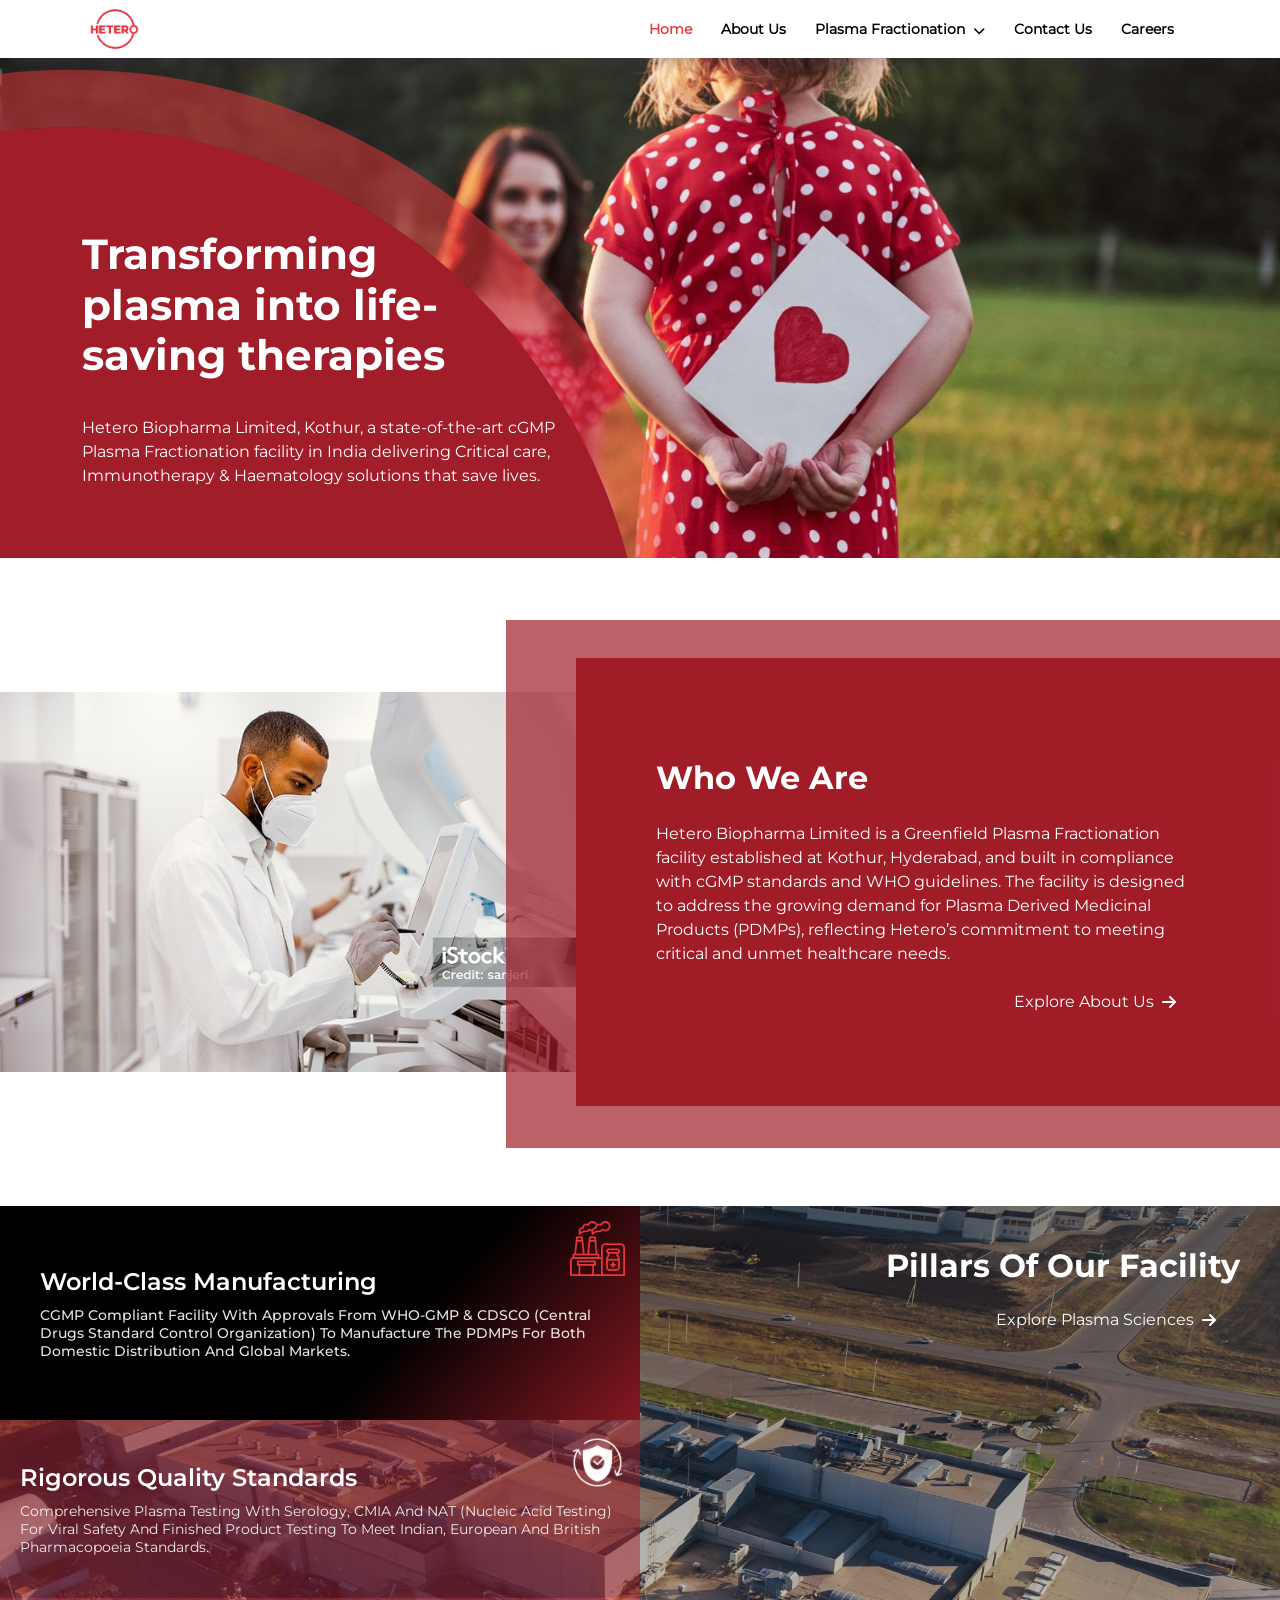
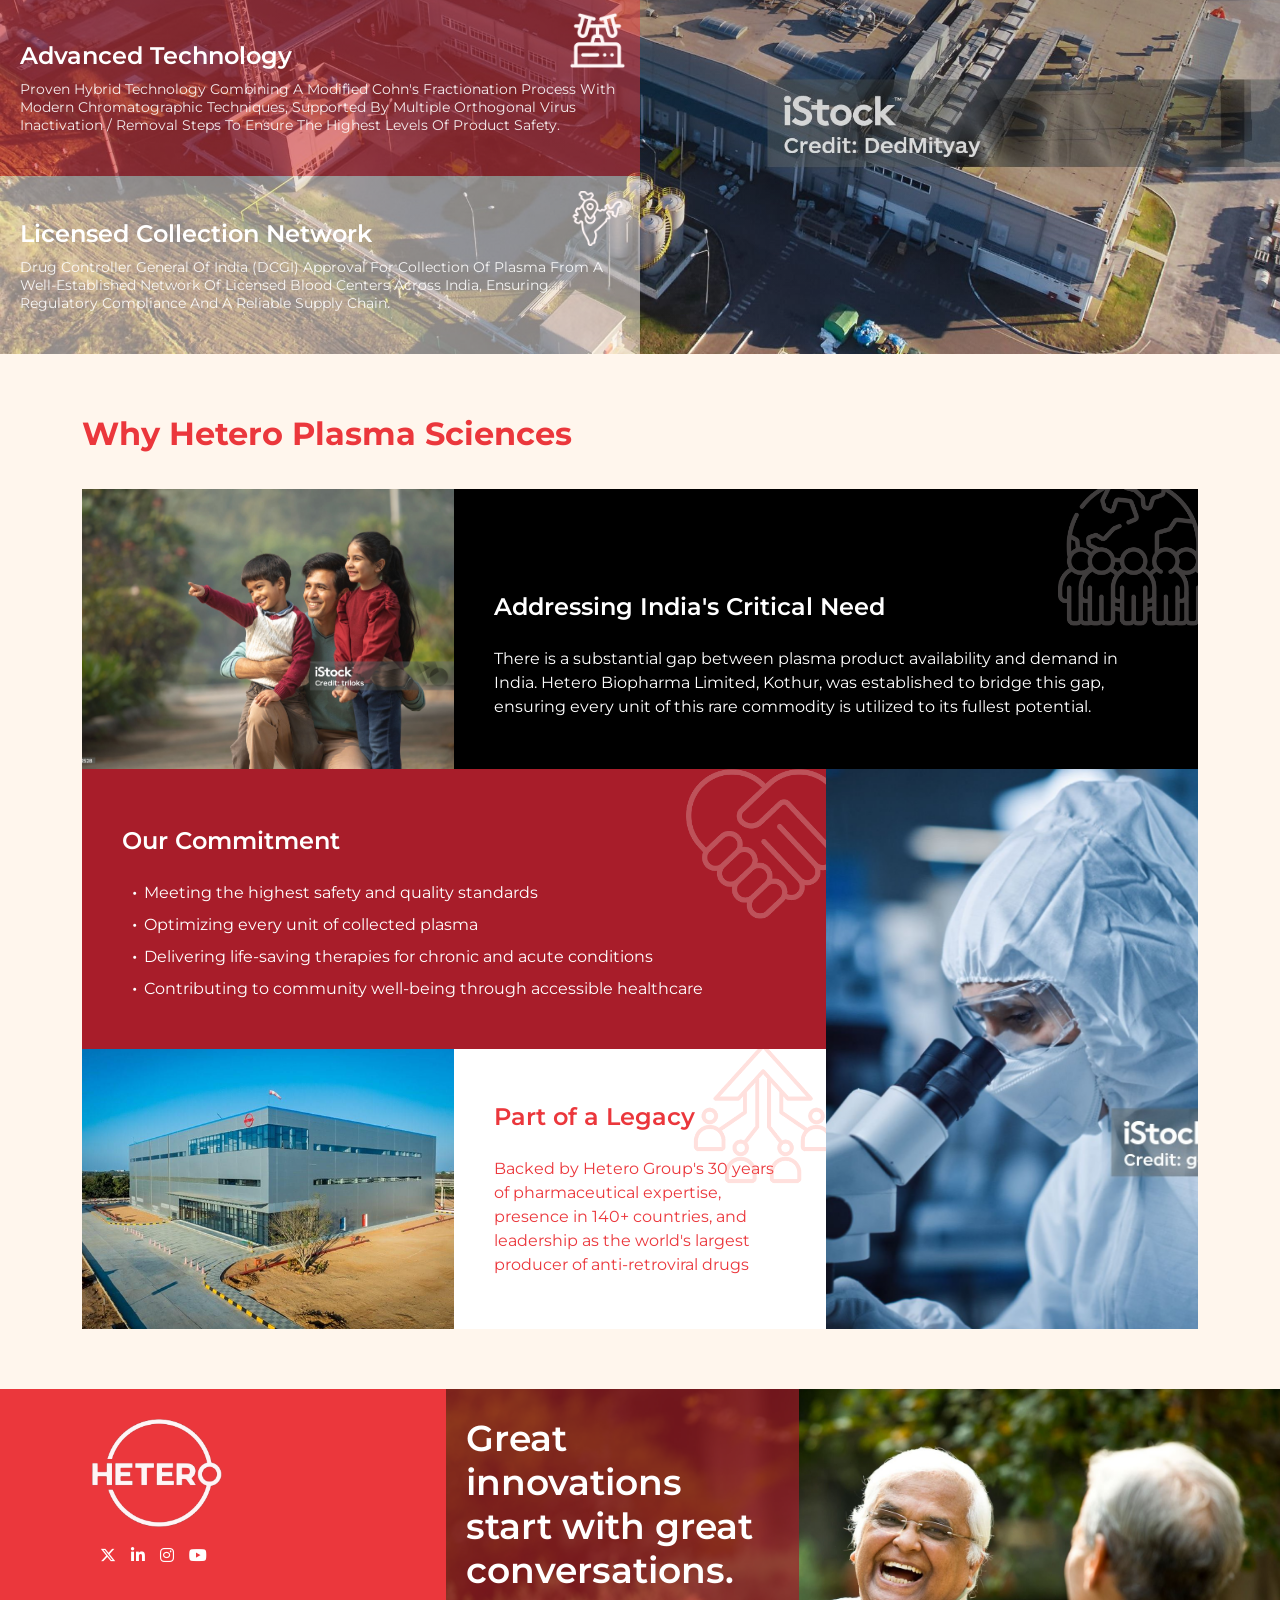
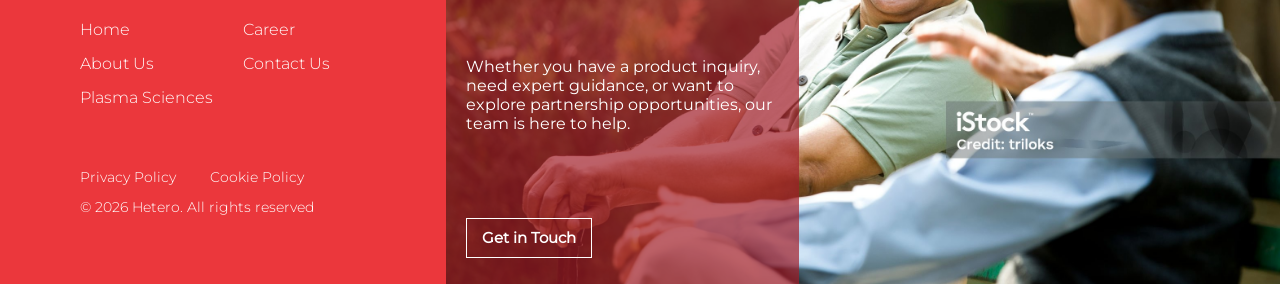
==== index.html @ f72a0099 "pushed all changes" ====
<!doctype html>
<html lang="en">

<head>
    <!-- Required meta tags -->
    <meta charset="utf-8">
    <meta name="viewport" content="width=device-width, initial-scale=1">
    <title>Home | Plasma Hetero
    </title>
    <meta name="description"
        content="Hetero CDMO: 30+ years of pharmaceutical excellence with 38 state-of-the-art facilities serving 145+ countries. Integrated CDMO services from discovery to commercialization with 25,000+ employees worldwide.">
    <meta name="keywords"
        content="CDMO, contract development manufacturing, pharmaceutical services, drug development, API manufacturing, hetero labs, pharmaceutical outsourcing, clinical trials, commercial manufacturing, global pharma">

    <!-- FavIcon -->
    <link rel="Icon" href="images/LOGO.svg">
    <!-- Bootstrap CSS -->
    <link href="https://cdn.jsdelivr.net/npm/bootstrap@5.0.2/dist/css/bootstrap.min.css" rel="stylesheet"
        integrity="sha384-EVSTQN3/azprG1Anm3QDgpJLIm9Nao0Yz1ztcQTwFspd3yD65VohhpuuCOmLASjC" crossorigin="anonymous">
    <!-- Font Awesome CDN -->
    <link href="https://cdnjs.cloudflare.com/ajax/libs/font-awesome/6.5.0/css/all.min.css" rel="stylesheet">



    <!-- Styling -->
    <link rel="stylesheet" href="css/styles.css">
    <link rel="stylesheet" href="css/responsive.css">
    <style>
        .error {
            color: red;
            font-size: 13px;
            text-wrap: nowrap;
        }
    </style>
</head>

<body>
    <div class="main">
        <div class="header" id="header">
            <nav class="navbar navbar-expand-lg custom-navbar">
                <div class="container">
                    <div class="row w-100 align-items-center">

                        <!-- Logo -->
                        <div class="col-sm-2 col-3">
                            <a class="navbar-brand" href="index.html">
                                <img src="images/hetero-logos.png" alt="Hetero Logo" class="logo">
                            </a>
                        </div>
                        <!-- Menu -->
                        <div class="col-9 d-block d-xl-none">
                            <div class="d-flex justify-content-end">
                                <button class="mobile-menu-toggle" id="mobileMenuToggle">
                                    <span></span>
                                    <span></span>
                                    <span></span>
                                </button>
                            </div>
                        </div>
                        <div class="col-sm-10">
                            <div class="menu text-end">
                                <ul>
                                    <li><a href="index.html" class="active">Home</a></li>
                                    <li><a href="about.html">About Us</a></li>
                                    <li>
                                        <a href="#">
                                            Plasma Fractionation
                                            <i class="fas fa-chevron-down"></i>
                                        </a>
                                        <ul class="smlmenu">

                                            <li><a href="plasma.html">Manufacturing Process</a></li>
                                            <li><a href="products.html">Our Products</a></li>
                                        </ul>
                                    </li>
                                    <li><a href="contact.html">Contact Us</a></li>
                                    <li><a href="career.html">Careers</a></li>
                                </ul>
                            </div>
                        </div>

                    </div>
                </div>
            </nav>

        </div>

        <!-- Mobile Side Navigation -->
        <div class="mobile-sidenav" id="mobileSidenav">
            <div class="sidenav-content">
                <div class="sidenav-header">
                    <button class="close-btn" id="closeSidenav">&times;</button>
                </div>

                <ul class="mobile-menu">
                    <li><a href="index.html" class="active">Home</a></li>
                    <li><a href="about.html">About Us</a></li>
                    <li class="mobile-dropdown">
                        <a href="#" class="mobile-dropdown-toggle">Plasma Fractionation <i
                                class="fas fa-chevron-down arrow"></i></a>
                        <div class="mobile-submenu">

                            <a href="plasma.html">Manufacturing Process</a>
                            <a href="products.html">Our Products</a>
                        </div>
                    </li>
                    <li><a href="contact.html">Contact Us</a></li>
                    <li><a href="career.html">Careers</a></li>
                </ul>
            </div>
        </div>

        <!-- Overlay for mobile menu -->
        <div class="mobile-overlay" id="mobileOverlay"></div>


        <!-- Banner -->

        <div class="banner" style="background-image: url(images/innerbanner/banner-home.jpg);">
            <!-- Large Curved Circle Overlay (Left) -->
            <div class="circle-overlay-large">
                <img src="images/bannerbg.svg" alt="">
            </div>

            <div class="container">
                <div class="row">
                    <div class="col-lg-6 col-sm-12 col-12">
                        <div class="bannertext">
                            <h2>Transforming <br> plasma into life- <br>saving therapies</h2>
                            <p>Hetero Biopharma Limited, Kothur, a state-of-the-art cGMP <br> Plasma Fractionation
                                facility in
                                India
                                delivering Critical care,<br> Immunotherapy & Haematology solutions that save lives.</p>
                        </div>
                    </div>
                </div>
            </div>
        </div>

        <section class="main-collection">
            <div class="container-fluid">
                <div class="main-row">
                    <!-- left IMAGE -->
                    <div class="main-right">
                        <img src="images/whoweare.png" alt="Who we are">
                    </div>
                    <!-- right CONTENT -->
                    <div class="main-left">
                        <div class="main-left-content">
                            <h2 class="section-title">Who We Are</h2>

                            <p>
                                Hetero Biopharma Limited is a Greenfield Plasma Fractionation facility established at
                                Kothur,
                                Hyderabad, and built in compliance with cGMP standards and WHO guidelines. The facility
                                is
                                designed to address the growing demand for Plasma Derived Medicinal Products (PDMPs),
                                reflecting Hetero’s commitment to meeting critical and unmet healthcare needs.
                            </p>
                            <div class="about-btn">
                                <a href="about.html" class="explore-btn">Explore About Us <i
                                        class="fa-solid fa-arrow-right"></i></a>
                            </div>
                        </div>
                    </div>
                </div>
            </div>
        </section>

        <div class="pillar-section">
            <!-- Left Side - Cards -->
            <div class="cards-container">
                <div class="pillar-card card-manufacturing" data-bg="manufacturing">
                    <div class="card-icon">
                        <img src="images/factory.svg" alt="" class="icon-default">
                        <img src="images/red-factory.png" alt="" class="icon-hover">
                    </div>
                    <div class="card-content">

                        <div class="card-text">
                            <h3>World-Class Manufacturing</h3>
                            <p style="text-transform: capitalize;">cGMP Compliant Facility with approvals from WHO-GMP &
                                CDSCO (Central Drugs Standard Control Organization) to manufacture the PDMPs for both
                                Domestic Distribution and global markets.
                            </p>
                        </div>
                    </div>
                </div>

                <div class="pillar-card card-quality" data-bg="quality">
                    <div class="card-content">
                        <div class="card-icon">
                            <img src="images/regulatory.svg" alt="">
                        </div>
                        <div class="card-text">
                            <h3>Rigorous Quality Standards</h3>
                            <p style="text-transform: capitalize;">Comprehensive Plasma testing with Serology, CMIA and
                                NAT (Nucleic Acid Testing) for Viral
                                Safety and Finished Product testing to meet Indian, European and British pharmacopoeia
                                standards.</p>
                        </div>
                    </div>
                </div>

                <div class="pillar-card card-technology" data-bg="technology">
                    <div class="card-content">
                        <div class="card-icon">
                            <img src="images/centrifuge.svg" alt="">
                        </div>
                        <div class="card-text">
                            <h3>Advanced Technology</h3>
                            <p style="text-transform: capitalize;">Proven Hybrid Technology Combining A Modified Cohn's
                                Fractionation Process With Modern
                                Chromatographic Techniques, Supported By Multiple Orthogonal Virus Inactivation /
                                Removal
                                Steps To Ensure The Highest Levels Of Product Safety.</p>
                        </div>
                    </div>
                </div>

                <div class="pillar-card card-network" data-bg="network">
                    <div class="card-content">
                        <div class="card-icon">
                            <img src="images/india.svg" alt="" class="icon-default">
                            <img src="images/reed-india.png" alt="" class="icon-hover">
                        </div>
                        <div class="card-text">
                            <h3>Licensed Collection Network</h3>
                            <p style="text-transform: capitalize;">Drug Controller General Of India (DCGI) Approval For
                                Collection Of Plasma From A
                                Well-Established Network Of Licensed Blood Centers Across India, Ensuring Regulatory
                                Compliance And A Reliable Supply Chain.</p>
                        </div>
                    </div>
                </div>
            </div>

            <!-- Right Side - Background Images -->
            <div class="image-container">
                <div class="background-image bg-manufacturing active" data-bg="manufacturing"></div>
                <div class="background-image bg-quality" data-bg="quality"></div>
                <div class="background-image bg-technology" data-bg="technology"></div>
                <div class="background-image bg-network" data-bg="network"></div>

                <div class="image-overlay">
                    <div class="facility-header">
                        <h2>Pillars Of Our Facility</h2>
                        <a href="plasma.html" class="explore-btn">Explore Plasma Sciences <i
                                class="fa-solid fa-arrow-right"></i></a>
                    </div>


                </div>
                <!-- Mobile Navigation Dots -->
                <div class="mobile-dots">
                    <span class="dot active" data-index="0"></span>
                    <span class="dot" data-index="1"></span>
                    <span class="dot" data-index="2"></span>
                    <span class="dot" data-index="3"></span>
                </div>
            </div>
        </div>
        <section class="section section-soft" style="padding-bottom: 20px;">
            <div class="container">

                <h2 class="title-accent">Why Hetero Plasma Sciences</h2>

                <!-- ROW 1 -->
                <div class="row g-0">
                    <div class="col-lg-4 col-md-12">
                        <div class=" plasma-image1">
                            <img src="images/addess-1.png" alt="">
                        </div>
                    </div>

                    <div class="col-lg-8 col-md-12">
                        <div class="plasma-box1 plasma-dark1">
                            <div class="plamaicon1">
                                <img src="images/index-1.png" alt="">
                            </div>
                            <div class="plasma-content1">
                                <h3 class="plasma-title1">Addressing India's Critical Need</h3>
                                <p class="plasma-text1">
                                    There is a substantial gap between plasma product availability and demand in India.
                                    Hetero Biopharma Limited, Kothur, was established to bridge this gap, ensuring every
                                    unit of
                                    this rare commodity is utilized to its fullest potential.
                                </p>

                            </div>
                        </div>
                    </div>
                </div>

                <!-- ROW 2 -->
                <div class="row g-0">
                    <div class="col-lg-8 col-md-12 order-lg-1 order-2">
                        <!-- Red Box with nested row inside -->
                        <div class="plasma-box1 plasma-accent1">
                            <div class="plamaicon1">
                                <img src="images/index-2.png" alt="">
                            </div>
                            <div class="plasma-content1">
                                <h3 class="plasma-title1">Our Commitment</h3>
                                <ul class="plasma-list-white">
                                    <li>Meeting the highest safety and quality standards</li>
                                    <li>Optimizing every unit of collected plasma</li>
                                    <li>Delivering life-saving therapies for chronic and acute conditions</li>
                                    <li>Contributing to community well-being through accessible healthcare</li>
                                </ul>
                            </div>
                        </div>

                        <!-- Nested Row for bottom 2 boxes -->
                        <div class="row g-0">
                            <div class="col-lg-6 col-md-12">
                                <div class="plasma-image-light1">
                                    <img src="images/legacy.png" alt="">
                                </div>
                            </div>

                            <div class="col-lg-6 col-md-12">
                                <div class="plasma-box1 plasma-light1">
                                    <div class="plamaicon1">
                                        <img src="images/imdex-3.png" alt="">
                                    </div>
                                    <h3 class="plasma-title1">Part of a Legacy</h3>
                                    <p class="plasma-subtitle1">Backed by Hetero Group's 30 years of pharmaceutical
                                        expertise, presence in 140+ countries, and leadership as the world's largest
                                        producer of anti-retroviral drugs</p>

                                </div>
                            </div>
                        </div>
                    </div>

                    <div class="col-lg-4 col-md-12 order-lg-2 order-1">
                        <div class="plasma-image1 plasma-image-full-height1">
                            <img src="images/our-commit-1.png" alt="">
                        </div>
                    </div>
                </div>

            </div>
        </section>




        <footer class="footer">
            <div class="container-fluid">
                <div class="footer-row">

                    <!-- LEFT : BRAND -->
                    <div class="footer-brand order-lg-1 order-2">
                        <div class="footer-box">
                            <img src="images/footer-logo.png" alt="Hetero" class="footer-logo" width="130" height="auto">
                            <ul class="footer-social">
                                <li><a href="https://x.com/heteroofficial" target="_blank"><i
                                            class="fa-brands fa-x-twitter"></i></a></li>
                                <li><a href="https://www.linkedin.com/company/hetero/" target="_blank"><i
                                            class="fa-brands fa-linkedin-in"></i></a></li>
                                <li><a href="https://www.instagram.com/hetero_pharma/" target="_blank"><i
                                            class="fa-brands fa-instagram"></i></a></li>
                                <li><a href="https://www.youtube.com/channel/UCTvsR0a-IavUR-biF5Lx3kg"
                                        target="_blank"><i class="fa-brands fa-youtube"></i></a></li>
                            </ul>

                        </div>
                        <div class="footer-box">
                            <ul class="footer-menu footer-menu-2col">
                                <li><a href="index.html">Home</a></li>
                                <li><a href="about.html">About Us</a></li>

                                <li><a href="career.html">Career</a></li>
                                <li><a href="contact.html">Contact Us</a></li>
                                <li><a href="plasma.html">Plasma Sciences</a></li>
                            </ul>

                            <div class="footer-legal">
                                <a href="privacy.html" target="_blank">Privacy Policy</a>
                                <a href="cookie.html" target="_blank">Cookie Policy</a>
                                <p>© 2026 Hetero. All rights reserved</p>
                            </div>
                        </div>
                    </div>

                    <div class="right-col order-lg-2 order-1">
                        <div class="footer-img">
                            <img src="images/footer-img.jpg" alt="">
                        </div>

                        <!-- CENTER : CTA -->
                        <div class="footer-box-right">
                            <h3 class="footer-title">
                                Great innovations<br>
                                start with great<br>
                                conversations.
                            </h3>

                            <p class="footer-text">
                                Whether you have a product inquiry, need expert guidance,
                                or want to explore partnership opportunities, our team is here to help.
                            </p>

                            <a href="contact.html" class="btn-footer">Get in Touch</a>
                        </div>
                    </div>



                </div>
            </div>
        </footer>
    </div>


    <!-- JS Scripts at the end for better performance -->
    <script src="https://ajax.googleapis.com/ajax/libs/jquery/3.5.1/jquery.min.js"></script>

    <!-- Bootstrap Bundle with Popper -->
    <script src="https://cdn.jsdelivr.net/npm/bootstrap@5.3.3/dist/js/bootstrap.bundle.min.js"></script>

    <script src="js/script.js"></script>

</body>

</html>
---- css/styles.css ----
@font-face {
    font-family: 'Montserrat-Regular';
    src: url(../fonts/Montserrat-Regular.ttf);
}

@font-face {
    font-family: 'Montserrat-Light';
    src: url(../fonts/Montserrat-Light.ttf);
}

@font-face {
    font-family: 'Montserrat-Medium';
    src: url(../fonts/Montserrat-Medium.ttf);
}

@font-face {
    font-family: 'Montserrat-SemiBold';
    src: url(../fonts/Montserrat-SemiBold.ttf);
}

@font-face {
    font-family: 'Montserrat-Bold';
    src: url(../fonts/Montserrat-Bold.ttf);
}


.text-danger {
    color: #EB373C !important;
}


h1 {
    font-size: 40px;
    line-height: 1.35;
    margin-bottom: 0.4em;
    font-weight: 800;
}

h2 {
    font-size: 32px;
    line-height: 40px;
    margin-bottom: 35px;
    font-family: 'Montserrat-Bold';
}

h3 {
    font-size: 34px;
    font-family: 'Montserrat-SemiBold';
    color: #000;
    line-height: normal;
}

h4 {
    font-size: 24px;
    line-height: normal;
    margin-bottom: 1em;
}

h5 {
    font-size: 12px;
    line-height: 1.6;
    margin-bottom: 1.1em;
}

ul {
    list-style-type: none;
    margin: 0px !important;
    padding: 0px;
}

ul li {
    list-style-type: none;
    margin: 0px;
    padding: 0;
    font-size: 12px;
}

p {
    font-size: 16px;
    padding-bottom: 0;
    margin-bottom: 0;
}

a {
    text-decoration: none;
}

html {
    height: 100%;
    width: 100%;
    scroll-padding-top: 150px;
    scroll-behavior: smooth;
}

body {
    height: 100%;
    overflow-x: hidden;
    font-family: 'Montserrat-Regular';
    color: #000
}

img,
div {
    -moz-transition: all 1s ease-in-out;
    -o-transition: all 1s ease-in-out;
    -ms-transition: all 1s ease-in-out;
    transition: all 1s ease-in-out;
}

section {
    padding: 60px 0 60px 0;
}

.main {
    width: 100%;
}


#header {
    background: rgb(255, 255, 255);
    position: fixed;
    top: 0;
    width: 100%;
    z-index: 999;
    transition: all 0.3s ease-in-out;
    padding: 0px 0;
    left: 0 !important;
    right: 0 !important;
    box-shadow: 0px 4px 12px 0px #2D255640;
    overflow: visible;
}

/* #header.scrolled {background: rgba(255, 255, 255, 1);box-shadow: 0px 2px 10px 0px #F3D9E2;} */
.logo {
    width: 40%;
    padding-bottom: 0px;
    max-height: 120px;
}

.navbar {
    padding: 0;
}

.menu ul {
    transition: all 1s ease-in-out;
    position: relative;
    margin: 0;
    padding: 0;
    list-style: none;
}

.menu ul li {
    display: inline-block;
    text-align: end;
    position: relative;
}

.menu ul li a {
    display: block;
    text-align: center;
    padding-left: 25px;
    font-weight: 600;
    font-size: 14px;
    font-style: normal;
    line-height: normal;
    color: #000;
    position: relative;
    text-decoration: none;
    transition: all 0.3s ease-in-out;
}

.menu ul li a.active {
    color: #EB373C;
    font-weight: 600;
}

.line {
    position: relative;
}

.line::before {
    position: absolute;
    content: "";
    top: 10px;
    right: 77px;
    width: 4px;
    height: 15px;
    background-color: #D9D9D9;
}

/* Hover effect - top border */
.menu ul li a::before {
    content: "";
    position: absolute;
    top: -36px;
    left: 8px;
    height: 6px;
    width: 100%;
    background-color: #EB373C;
    transform: scaleX(0);
    transform-origin: center;
    transition: transform 0.3s ease-in-out;
}

/* Show top line on hover */
.menu>ul>li>a:hover::before {
    transform: scaleX(1);
}

/* Show top line when menu item is active */
.menu>ul>li>a.active::before {
    transform: scaleX(1);
}

/* Base submenu state */
.menu ul li>ul {
    position: absolute;
    top: calc(100% + 35px);
    left: 50%;
    transform: translateX(-40%);
    background-color: #EB373C;
    display: block;
    text-align: left !important;
    backdrop-filter: blur(16px);
    border-radius: 0px;
    opacity: 0;
    visibility: hidden;
    transition: opacity 0.3s ease-in-out, visibility 0.3s ease-in-out;
    overflow: visible;
    pointer-events: none;
    min-width: 185px;
    max-width: 210px;
    box-shadow: 0px 4px 12px 0px rgba(45, 37, 86, 0.15);
    z-index: 1000;
    margin-top: 0;
    border: 1.5px solid #EB373C
}

/* Invisible bridge to prevent hover gap - FIXED */
.menu ul li>ul::before {
    content: '';
    position: absolute;
    top: -30px;
    /* Changed to match 30px gap */
    left: -20px;
    /* Extended to left */
    right: -20px;
    /* Extended to right */
    height: 30px;
    /* Changed to 30px to cover the full gap */
    background: transparent;
    pointer-events: auto;
}

/* Show submenu on parent li hover - PURE CSS */
.menu ul li:hover>ul {
    opacity: 1;
    visibility: visible;
    pointer-events: auto;
}

/* Alternative: If you want to keep using .show-sub class from JavaScript */
.menu ul li>ul.show-sub {
    opacity: 1;
    visibility: visible;
    pointer-events: auto;
}

/* Submenu items */
.menu ul li>ul li {
    border-bottom: 1px solid #EB373C;
    display: block;
    width: 100%;
    opacity: 0;
    transform: translateY(10px);
    transition: opacity 0.5s ease-in-out, transform 0.5s ease-in-out;
}

/* Animate submenu items when parent is hovered */
.menu ul li:hover>ul li {
    opacity: 1;
    transform: translateY(0);
}

/* Also animate when show-sub class is present (for JS control) */
.menu ul li>ul.show-sub li {
    opacity: 1;
    transform: translateY(0);
}

/* Stagger animation for each item */
.menu ul li:hover>ul li:nth-child(1),
.menu ul li>ul.show-sub li:nth-child(1) {
    transition-delay: 0.1s;
}

.menu ul li:hover>ul li:nth-child(2),
.menu ul li>ul.show-sub li:nth-child(2) {
    transition-delay: 0.2s;
}

.menu ul li:hover>ul li:nth-child(3),
.menu ul li>ul.show-sub li:nth-child(3) {
    transition-delay: 0.3s;
}

.menu ul li>ul li:last-child {
    border-bottom: none;
}

.menu ul li>ul li a {
    font-size: 14px;
    color: #fff;
    font-family: 'Montserrat-Light';
    white-space: nowrap;
    padding: 12px 15px;
    text-align: left;
    transition: all 0.3s ease-in-out;
}

/* active link */
.mobile-menu li a.active {
    color: rgba(161, 29, 41, 1);
    font-weight: 700;
    /* your theme color */
}

.menu ul li>ul li>a:hover {
    color: #fff;
    font-weight: 700 !important;
}

/* Icon rotation - SMALLER SIZE & SLOWER */
.menu a i {
    display: inline-block;
    transition: transform 0.6s cubic-bezier(0.4, 0, 0.2, 1);
    /* Smooth easing curve */
    margin-left: 4px;
    font-size: 12px;
    /* Reduced icon size */
    vertical-align: middle;
}

/* Rotate icon when submenu is shown */
.menu ul li:hover>a i {
    transform: rotate(180deg);
}


/* Home Page */

.main-collection {
    position: relative;
    margin-top: 40px;
    overflow: hidden;
}

.main-collection .container-fluid {
    padding: 0;
    margin-bottom: 40px;
}

.main-row {
    margin-bottom: 30px;
    position: relative;
    display: flex;
    flex-direction: row;
    width: 100%;
    justify-content: space-between;
    align-items: center;
}

.main-left {
    background-color: #A11D29;
    width: 55%;
    position: relative;
    padding: 100px 80px 80px;
    z-index: 1;
}

.main-right {
    width: 45%;
    position: relative
}

.main-right img {
    width: 100%;
    height: 100%;
    min-height: 380px;
    object-fit: cover;
    object-position: left;
}

.main-left-content h2 {
    color: #fff;
}

.main-left-content p {
    color: #fff;
    margin-bottom: 12px;
}

/* Light Pink/Rose Shadow Layer - Top Left */
.main-left::before {
    content: '';
    position: absolute;
    top: -38px;
    left: -70px;
    width: calc(100% + 100px);
    /* Extended 160px to the right */
    height: calc(100% + 80px);
    background: #A11D29B2;
    /* Light dusty rose/pink */
    z-index: -1;
    /* Behind dark red, in front of image */
}


/* banners */
.banner {
    position: relative;
    width: 100%;
    height: 500px;
    background-position: center;
    background-size: cover;
    background-repeat: no-repeat;
    overflow: hidden;
    display: flex;
    align-items: center;
    justify-content: flex-start;
    overflow: hidden;
}

.circle-overlay-large {
    position: absolute;
    left: 0px;
    bottom: -60px;
    /* Changed from top: 0 to bottom: 0 */
    max-width: 55%;
    /* Optional: prevents image from being too large */
}

.circle-overlay-large img {
    width: 100%;
    height: auto;
    /* Changed from height: 100% to maintain aspect ratio */
    display: block;
}

/* Make sure text stays above the overlays */
.banner h2 {
    color: #fff;
    font-size: 42px;
    font-weight: bold;
    margin-top: 30px;
    position: relative;
    z-index: 2;
    text-align: left;
    margin-left: 0;
    line-height: 1.2;
}

.banner p {
    color: #fff;
    font-size: 16px;
    position: relative;
    z-index: 2;
    text-align: left;
    margin-left: 0;
}

.bannertext {
    margin-top: 100px;
}

.pillar-section {
    position: relative;
    height: 748px;
}

/* Left side - Cards */
.cards-container {
    position: absolute;
    left: 0;
    top: 0;
    width: 50%;
    height: 100%;
    display: flex;
    flex-direction: column;
    padding: 0;
    background: transparent;
    z-index: 2;
    gap: 0;
}

/* Card base state - equal heights, no spacing */
.pillar-card {
    padding: 10px 20px;
    margin: 0;
    border: 0;
    border-radius: 0;
    cursor: pointer;
    transition: all 0.8s cubic-bezier(0.25, 0.46, 0.45, 0.94);
    position: relative;
    overflow: hidden;
    flex: 1 1 0;
    min-height: 0;
    display: flex;
    align-items: center;
    transform-origin: center;
    box-sizing: border-box;
}

/* Hover and Active state - smooth grow */
.pillar-card:hover,
.pillar-card.active-card {
    flex: 1.15 1 0;
    padding: 16px 40px;
}

.card-manufacturing {
    background: rgba(0, 0, 0, 0.15);
}

.card-quality {
    background: rgba(161, 29, 41, 0.5);
}

.card-technology {
    background: rgba(235, 55, 60, 0.5);
}

.card-network {
    background: hsla(30, 100%, 96%, 0.5);
}

.card-content {
    position: static;
    z-index: 1;
    width: 100%;
    transition: all 0.8s cubic-bezier(0.25, 0.46, 0.45, 0.94);
}

.card-icon {
    margin-bottom: 1rem;
    position: absolute;
    top: 15px;
    right: 15px;
    transition: none
}

.card-icon img {
    width: 55px;
    object-fit: contain;
    display: block;
    transition: opacity 0.5s ease;
}

.card-icon .icon-hover {
    position: absolute;
    top: 0;
    left: 0;
    opacity: 0;
}

/* Show default icon by default */
.card-icon .icon-default {
    opacity: 1;
}

/* On card hover or active, show hover icon */
.pillar-card:hover .card-icon .icon-default,
.pillar-card.active-card .card-icon .icon-default {
    opacity: 0;
}

.pillar-card:hover .card-icon .icon-hover,
.pillar-card.active-card .card-icon .icon-hover {
    opacity: 1;
}

/* .card-icon svg {width: 28px;height: 28px;fill: white;} */
.pillar-card h3 {
    color: white;
    font-size: 24px;
    font-weight: 600;
    margin-bottom: 10px;
    clear: none;
    transition: all 0.8s cubic-bezier(0.25, 0.46, 0.45, 0.94);
}

.pillar-card p {
    color: rgba(255, 255, 255, 0.9);
    font-size: 14px;
    line-height: normal;
    clear: both;
    transition: all 0.8s cubic-bezier(0.25, 0.46, 0.45, 0.94);
    font-family: 'Montserrat-Regular';
}

.pillar-card.active-card p {
    font-family: 'Montserrat-Medium';
}

/* Right side - Background Image */
.image-container {
    width: 100%;
    position: relative;
    overflow: hidden;
    height: 748px;
}

.background-image {
    position: absolute;
    top: 0;
    left: 0;
    width: 100%;
    height: 750px;
    background-size: cover;
    background-position: left;
    opacity: 0;
    transition: opacity 0.8s cubic-bezier(0.25, 0.46, 0.45, 0.94);
}

.background-image.active {
    opacity: 1;
}

.bg-manufacturing {
    background-image: url('../images/pillar-facility-3.jpg');
}

.bg-quality {
    background-image: url('../images/pillar-facility-2.jpg');
}

.bg-technology {
    background-image: url('../images/pillar-facility-1.jpg');
    background-position: center;
}

.bg-network {
    background-image: url('../images/pillar-facility-4.jpg');
}

/* Overlay Content */
.image-overlay {
    position: absolute;
    top: 0;
    left: 0;
    width: 100%;
    height: 100%;
    background: linear-gradient(180deg, rgba(0, 0, 0, 0.5) 0%, rgba(0, 0, 0, 0) 100%);
    display: flex;
    flex-direction: column;
    justify-content: space-between;
    z-index: 1;
}

.facility-header {
    text-align: right;
    padding: 40px;
}

.facility-header h2 {
    color: white;
    font-size: 32px;
    font-weight: 700;
    margin-bottom: 10px;
}

.explore-btn {
    display: inline-flex;
    align-items: center;
    gap: 0.5rem;
    color: #fff;
    text-decoration: none;
    font-size: 1rem;
    font-weight: 500;
    transition: all 0.3s ease;
    padding: 12px 24px;
    border-radius: 0px;
    background: transparent;
}

.explore-btn:hover {
    background: linear-gradient(104.09deg, #EB373C -1.63%, #851F22 94.96%);
    color: #fff;
}

.explore-btn i {
    transition: transform 0.3s ease;
}

.explore-btn:hover i {
    transform: translateX(5px);
}

/* Active state colors */
.card-manufacturing.active-card {
    background: linear-gradient(312.52deg, #A11D29 -7.88%, #000000 37.8%);
}

.card-quality.active-card {
    background: rgba(161, 29, 41, 1);
}

.card-technology.active-card {
    background: linear-gradient(313.36deg, #000000 -22.54%, #EB373C 28.66%);
}

.card-network.active-card {
    background: linear-gradient(312.81deg, #EB373C -54.64%, #FFF6ED 36.67%);
}

.card-network.active-card h3,
.card-network.active-card p {
    color: rgba(235, 55, 60, 1);
    font-family: 'Montserrat-Medium';
}

/* ============================= */
/* RESPONSIVE STYLES */
/* ============================= */

/* Tablet and below */
@media (max-width: 1024px) {
    .pillar-section {
        height: auto;
        min-height: 600px;
    }

    .cards-container {
        width: 100%;
        position: relative;
    }

    .pillar-card {
        flex: 1 1 0;
        min-height: 150px;
    }

    .image-container {
        height: 500px;
        position: relative;
    }

    .background-image {
        height: 500px;
    }
}

/* Mobile Carousel Design */
@media (max-width: 768px) {
    .pillar-section {
        height: auto;
        display: flex;
        flex-direction: column;
    }

    /* Cards Container -Horizontal Scroll */
    .cards-container {
        position: relative;
        width: 100%;
        height: auto;
        display: block;
        overflow: hidden;
        order: 2;
    }

    /* Cards Wrapper for Carousel */
    .cards-wrapper {
        display: flex;
        transition: transform 0.5s cubic-bezier(0.25, 0.46, 0.45, 0.94);
        width: 100%;
    }

    .pillar-card {
        flex: 0 0 100%;
        min-width: 100%;
        padding: 40px 20px;
        min-height: auto;
        display: flex;
        flex-direction: column;
        justify-content: center;
    }

    .pillar-card:hover,
    .pillar-card.active-card {
        flex: 0 0 100%;
        padding: 40px 20px;
    }

    /* Image Container - Fixed Height at Top */
    .image-container {
        position: relative;
        width: 100%;
        height: 300px;
        order: 1;
        margin-bottom: 0;
    }

    .background-image {
        height: 300px;
    }

    /* Mobile Navigation Dots - Visible and Styled */
    .mobile-dots {
        display: flex;
        justify-content: center;
        align-items: center;
        gap: 12px;
        padding: 20px;
        position: absolute;
        bottom: 20px;
        left: 50%;
        transform: translateX(-50%);
        z-index: 10;
        background: rgba(0, 0, 0, 0.3);
        backdrop-filter: blur(10px);
        border-radius: 20px;
        padding: 10px 20px;
    }

    .dot {
        width: 10px;
        height: 10px;
        border-radius: 50%;
        background: rgba(255, 255, 255, 0.4);
        cursor: pointer;
        transition: all 0.3s ease;
    }

    .dot.active {
        background: #EB373C;
        width: 12px;
        height: 12px;
    }

    /* Facility Header - Adjust for Mobile */
    .facility-header {
        padding: 20px;
        text-align: left;
    }

    .facility-header h2 {
        font-size: 24px;
        text-align: center;
    }

    .explore-btn {
        font-size: 14px;
        padding: 10px 20px;
    }

    /* Card Content */
    .card-content {
        text-align: center;
    }

    .card-icon {
        position: static;
        margin: 0 auto 15px;
        display: flex;
        justify-content: flex-start;
    }

    .pillar-card h3 {
        font-size: 22px;
        margin-bottom: 15px;
    }

    .pillar-card p {
        font-size: 15px;
        line-height: 1.6;
    }
}

/* Small mobile */
@media (max-width: 480px) {
    .image-container {
        height: 250px;
    }

    .background-image {
        height: 250px;
    }

    .pillar-card {
        padding: 30px 15px;
    }

    .pillar-card h3 {
        font-size: 20px;
    }

    .pillar-card p {
        font-size: 14px;
    }

    .card-icon img {
        width: 50px;
    }

    .facility-header h2 {
        font-size: 28px;
        text-align: left;
    }

    .mobile-dots {
        gap: 8px;
        padding: 8px 15px;
    }

    .dot {
        width: 8px;
        height: 8px;
    }

    .dot.active {
        width: 10px;
        height: 10px;
    }
}




.plasma-list-white {
    list-style: none;
    padding-left: 0;
    margin: 12px 0;
}

.plasma-list-white li {
    padding-left: 12px;
    position: relative;
    margin-bottom: 8px;
    font-size: 16px;
    color: #fff;
    margin-left: 10px;
}

.plasma-list-white li:before {
    content: "•";
    color: #fff;
    font-weight: bold;
    position: absolute;
    left: 0;
}

.plasma-list-white li strong {
    color: #fff;
}

.plasma-box1 {
    display: flex;
    flex-direction: column;
    justify-content: flex-end;
    padding: 40px;
}

.plasma-content1 {
    margin-top: 0px;
}

/* Image Boxes */
.plasma-image1 {
    padding: 0;
    min-height: 280px;
}

.plasma-image1 img {
    width: 100%;
    height: 280px;
    object-fit: cover;
    display: block;
}

/* Full height image for right column - spans all 3 boxes */
.plasma-image-full-height1 {
    height: 600px;
    min-height: 600px;
}

.plasma-image-full-height1 img {
    width: 100%;
    object-fit: cover;
    display: block;
    height: 560px;
}

/* Color Variants */
.plasma-dark1 {
    background: #000;
    color: #fff;
    min-height: 280px;
    position: relative;
    display: flex;
    justify-content: end;
}

.plasma-accent1 {
    background: #a81d2a;
    color: #fff;
    min-height: 280px;
    position: relative;
}

.plasma-light1 {
    background: #fff;
    min-height: 280px;
    position: relative;
}

/* Typography */
.plasma-title1 {
    font-size: 24px;
    font-weight: 700;
    margin-bottom: 25px;
    line-height: 1.3;
    color: #fff;
}

.plasma-subtitle1 {
    font-size: 16px;
    margin-bottom: 12px;
    color: #EB373C;
}

.plasma-text1 {
    font-size: 16px;
    margin-bottom: 10px;
}

.plasma-text-small1 {
    font-size: 16px;
    margin-bottom: 0;
    color: #EB373C
}

.plamaicon1 {
    position: absolute;
    right: 0px;
    margin-left: auto;
    top: 0;
}

.plamaicon1 img {
    width: 140px;
}

.plasma-light1 .plasma-title1 {
    color: #EB373C;
}

.plasma-light1 .plamaicon1 {
    position: absolute;
    top: 0;
    right: 0
}

.plasma-image-light1 {
    padding: 0;
    min-height: 280px;
}

.plasma-image-light1 img {
    width: 100%;
    height: 280px;
    object-fit: cover;
    display: block;
}

.plasma-right1 img {
    width: 100%;
}

.plasma-collection1 {
    position: relative;
}

.plasma-collection1 .container-fluid {
    padding: 0;
    margin-bottom: 40px;
}

.plasma-left1 {
    background-color: #A11D29;
    width: 55%;
    position: relative;
    padding: 40px 80px;
    z-index: 1;
}

.plasma-row1 {
    position: relative;
    display: flex;
    flex-direction: row;
    width: 100%;
    justify-content: space-between;
    align-items: center;
}

.plasma-right1 {
    width: 45%;
    position: relative
}

.plasma-left-content1 h2 {
    color: #fff;
}

.plasma-left-content1 p {
    color: #fff;
    margin-bottom: 12px;
}

/* Light Pink/Rose Shadow Layer - Top Left */
.plasma-left1::before {
    content: '';
    position: absolute;
    top: -38px;
    left: -30px;
    width: calc(100% + 100px);
    /* Extended 160px to the right */
    height: calc(100% + 80px);
    background: #A11D29B2;
    /* Light dusty rose/pink */
    z-index: -1;
    /* Behind dark red, in front of image */
}




/* Inner banners */

.innerbanner {
    position: relative;
    width: 100%;
    height: 300px;
    background-position: center;
    background-size: cover;
    background-repeat: no-repeat;
    overflow: hidden;
}

/* Small Decorative Circle (Right Side - Top) */
.circle-design-right {
    position: absolute;
    top: -530px;
    /* Half visible at top */
    left: 0px;
    /* Position from right edge */
    width: 800px;
    height: 800px;
    border-radius: 50%;
    background-color: #EB373C80;
    /* Light pink outer ring with transparency */
    box-shadow: 0 10px 30px rgba(0, 0, 0, 0.15);
    display: flex;
    align-items: center;
    justify-content: center;
    z-index: 1;
    pointer-events: none;
}

.circle-inner {
    position: relative;
    width: 700px;
    height: 700px;
    border-radius: 50%;
    background-color: #A11D29;
    /* Dark red inner circle */
}

/* Make sure text stays above the overlays */
.innerbanner .container {
    position: relative;
    z-index: 2;
}

.innerbanner h2 {
    color: #fff;
    font-size: 48px;
    font-weight: bold;
    margin-top: 50px;
    position: relative;
    z-index: 2;
    text-align: center;
    margin-left: 70px;
}


/* About */
/* ===== Title ===== */
.section-title {
    font-size: 32px;
    font-family: 'Montserrat-Bold';
    margin-bottom: 24px;
}

/* Title Colors */
.title-dark {
    color: #333;
}

.title-accent {
    color: #EB373C;
    /* red accent */
}

/* ===== Description ===== */
.section-desc {
    font-size: 16px;
    color: #333;
}


/* Plasma Science */
.section-soft {
    background: #FFF6ED;
}

/* Eyebrow */
.section-eyebrow {
    color: #EB373C;
    font-weight: 600;
    margin-bottom: 30px;
    font-size: 20px;
}

/* Box Base */
.plasma-box {
    display: flex;
    flex-direction: column;
    justify-content: center;
    padding: 40px;
}

.plasma-content {
    margin-top: 30px;
}

/* Image Boxes */
.plasma-image {
    padding: 0;
    min-height: 474.2px;
}

.plasma-image img {
    width: 100%;
    height: 474.2px;
    object-fit: cover;
    display: block;
}

/* Full height image for right column - spans all 3 boxes */
.plasma-image-full-height {
    height: 838.09px;
    min-height: 600px;
}

.plasma-image-full-height img {
    width: 100%;
    height: 947px;
    object-fit: cover;
    display: block;
}

/* Color Variants */
.plasma-dark {
    background: #000;
    color: #fff;
    min-height: 280px;
    position: relative;
}

.plasma-accent {
    background: #a81d2a;
    color: #fff;
    min-height: 320px;
    position: relative;
}

.plasma-light {
    background: #fff;
    min-height: 280px;
    position: relative;
}

/* Typography */
.plasma-title {
    font-size: 24px;
    font-weight: 700;
    margin-bottom: 25px;
    line-height: 1.3;
    color: #fff;
}

.plasma-subtitle {
    font-size: 16px;
    margin-bottom: 12px;
    color: #EB373C;
}

.plasma-text {
    font-size: 16px;
    margin-bottom: 10px;
}

.plasma-text-small {
    font-size: 16px;
    margin-bottom: 0;
    color: #EB373C
}

.plasma-list {
    list-style: none;
    padding-left: 0;
    margin: 12px 0;
}

.plasma-list li {
    padding-left: 18px;
    position: relative;
    margin-bottom: 8px;
    font-size: 16px;
    color: #EB373C
}

.plasma-list li:before {
    content: "•";
    color: #EB373C;
    font-weight: bold;
    position: absolute;
    left: 0;
}

.plasma-list li strong {
    color: #EB373C;
}

.plamaicon {
    position: absolute;
    right: 0px;
    margin-left: auto;
    top: 0;
}

.plamaicon img {
    width: 100px;
}

.plasma-light .plasma-title {
    color: #EB373C;
}

.plasma-light .plamaicon {
    position: absolute;
    top: 0;
    right: 0
}

.plasma-image-light {
    padding: 0;
    min-height: 555px;
}

.plasma-image-light img {
    width: 100%;
    height: 555px;
    object-fit: cover;
    display: block;
}

.plasma-right img {
    width: 100%;
    height: 600px;
    object-fit: cover;
}

.plasma-collection {
    position: relative;
}

.plasma-collection .container-fluid {
    padding: 0;
    margin-bottom: 40px;
}

.plasma-left {
    background-color: #A11D29;
    width: 55%;
    position: relative;
    padding: 40px 80px;
    z-index: 1;
}

.plasma-row {
    position: relative;
    display: flex;
    flex-direction: row;
    width: 100%;
    justify-content: space-between;
    align-items: center;
}

.plasma-right {
    width: 45%;
    position: relative
}

.plasma-left-content h2 {
    color: #fff;
}

.plasma-left-content p {
    color: #fff;
    margin-bottom: 12px;
}

/* Light Pink/Rose Shadow Layer - Top Left */
.plasma-left::before {
    content: '';
    position: absolute;
    top: -38px;
    left: -30px;
    width: calc(100% + 100px);
    /* Extended 160px to the right */
    height: calc(100% + 80px);
    background: #A11D29B2;
    /* Light dusty rose/pink */
    z-index: -1;
    /* Behind dark red, in front of image */
}



/* Manufacture */
.manufacture .container-fluid {
    padding: 0 !important;
    max-width: 100%;
}

.manufature-grid {
    width: 100%;
    display: flex;
    flex-wrap: nowrap;
    gap: 0;
}

.manufacture-img {
    flex: 0 0 34.8%;
    min-width: 0;
    margin: 0;
    padding: 0;
}

.manufacture-img img {
    width: 100%;
    object-fit: cover;
    display: block;
    vertical-align: bottom;
    height: 100%;
}

.manufacture-content {
    flex: 1 1 auto;
    min-width: 0;
    margin-left: -1px;
    padding: 60px 40px;
    background-color: #A11D29;
    position: relative;
}

.manufacture-content p {
    color: #fff;
    margin-bottom: 12px;
    font-weight: 700;
}

.manufacture-content h2 {
    color: #fff;
    margin-top: 6px;
}

.manufactureicon {
    position: absolute;
    top: 0;
    right: 0;
}

.manufactureicon img {
    width: 100px;
}

/* Products */
.product-row {
    position: relative;
}

.prodcuts-content p {
    color: #fff;
    font-size: 15px;
    text-align: center;
    line-height: normal;
}

.product-row .container-fluid {
    padding: 0;
}

.product-grid {
    width: 100%;
    display: flex;
}

.product-img {
    max-width: 35.33333333%;
    width: 100%;
}

.product-img img {
    width: 100%;
    max-height: 554px;
    object-fit: cover;
    height: 100%;
}

.product-content {
    padding: 60px 40px;
    background-color: #A11D29;
    position: relative;
    max-width: 65.1222%
}

.product-content h2 {
    color: #fff;
    margin-top: 6px;
}

.product-content ul li {
    list-style: disc;
    font-size: 15px;
    font-weight: 500;
    margin-left: 25px;
    color: #fff;
    margin-bottom: 8px;
}

.therapy-card {
    background-color: #FFF6ED;
}

.therapy-left {
    display: flex;
    flex-direction: column;
    height: 100%;
}

.therapy-content {
    padding: 30px;
}

.indications {
    background-color: #a81d2a;
    padding: 30px;
    margin-top: auto;
}

.indications h4 {
    color: #fff;
    font-family: 'Montserrat-SemiBold'
}

.indications p {
    color: #fff;
    font-size: 16px;
}

.therapy-content h4 {
    color: #A11D29;
    font-weight: 600;
    font-family: 'Montserrat-SemiBold'
}

.therapy-content ul li {
    list-style-type: disc;
    margin-left: 20px;
    margin-bottom: 8px;
    color: #A11D29;
    font-size: 16px;
}

.therapy-images-right {
    display: flex;
    justify-content: flex-start;
    align-items: center;
    gap: 1rem;
    min-height: 100%;
    padding: 0px;
}

.therapy-images-right .therapy-images {
    flex: 0 0 auto;
    max-width: 45%;
}

.therapy-images-right .therapy-images img {
    width: 100%;
    height: auto;
    min-height: 280px;
    object-fit: contain;
}

.therapy-images img {
    width: 100%;
}

.products-content h2 {
    color: #fff;
    font-size: 34px;
    font-weight: bold;
    margin-top: 40px;
    position: relative;
    z-index: 2;
    text-align: center;
    margin-left: 20px;
    margin-bottom: 25px;
}

.products-content p {
    color: #fff;
    text-align: center;
    font-size: 15px;
    line-height: normal;
    width: 60%;
    margin: 0 auto;
}


/* Contact Us */
.contact-row {
    margin-bottom: 30px;
    position: relative;
    display: flex;
    flex-direction: row;
    width: 100%;
    justify-content: space-between;
    align-items: center;
}

.contact-label {
    font-size: 22px;
    font-weight: 600;
    color: #ffff;
}

.contact-value {
    font-size: 18px;
    line-height: normal;
    color: #fff;
    padding-left: 30px;
    margin-top: 10px;
}

.contact-value a {
    color: #fff;
    text-decoration: none;
    transition: all 0.3s ease-in-out;
}

.contact-value a:hover {
    text-decoration: underline;
}

.contact-collection {
    position: relative;
    margin-top: 40px;
}

.contact-collection .container-fluid {
    padding: 0;
    margin-bottom: 40px;
}

.contact-left {
    background-color: #A11D29;
    width: 55%;
    position: relative;
    padding: 60px 80px 40px;
    z-index: 1;
}

.contact-right {
    width: 45%;
    position: relative
}

.contact-right img {
    width: 100%;
}

.contact-left-content h2 {
    color: #fff;
}

.contact-left-content p {
    color: #fff;
    margin-bottom: 12px;
}

/* Light Pink/Rose Shadow Layer - Top Left */
.contact-left::before {
    content: '';
    position: absolute;
    top: -48px;
    left: -90px;
    width: calc(100% + 100px);
    /* Extended 160px to the right */
    height: calc(100% + 100px);
    background: #A11D29B2;
    /* Light dusty rose/pink */
    z-index: -1;
    /* Behind dark red, in front of image */
}

.contact-details {
    background-color: #FFF6ED;
}

.contact-left-img img {
    width: 100%;
    height: auto;
    mix-blend-mode: multiply;
}

/* Form */
.career-form .form-label {
    font-size: 14px;
    font-weight: 600;
    text-align: left !important;
    display: flex;
    gap: 5px;
    align-items: center;
    white-space: nowrap;
    margin-bottom: 2px;
    color: #fff;
}

.form-label {
    font-size: 14px;
    font-weight: 600;
    text-align: left !important;
    display: flex;
    gap: 5px;
    align-items: center;
    white-space: nowrap;
    margin-bottom: 2px;
}

.form-control {
    text-align: left;
    color: #8B8B8B;
    font-size: 12px;
    padding: 8px 16px;
    border: 1px solid #DEDEDE;
    border-radius: 0px;
}

.form-check-label {
    font-size: 12px;
    margin-bottom: 0;
    margin-top: 3px;
}

.form-check-label a {
    color: #EB373C;
    transition: all 0.3s ease-in-out;
}

.form-check-label a:hover {
    font-weight: 600;
}

.form-check-input {
    border-color: #EB373C !important;
    width: 14px;
    height: 14px;
}

.btn-outline-danger {
    display: inline-block;
    padding: 6px 15px;
    background-color: transparent;
    color: #EB373C;
    font-size: 12px;
    font-weight: 500;
    border-radius: 0px;
    text-decoration: none;
    transition: background-color 0.3s ease-in-out;
    border: 1px solid #EB373C;
    font-family: 'Montserrat-Medium';
    margin: 0;
}

.btn-outline-danger:hover {
    background-color: #EB373C;
    color: #fff;
}

.form-select {
    text-align: left;
    color: #8B8B8B;
    font-size: 12px;
    padding: 8px 16px;
    border: 1px solid #DEDEDE;
    border-radius: 0px;
}

.form-check-input:checked {
    background-color: #EB373C !important;
}

.form-control:focus {
    outline: none !important;
    border-color: rgba(235, 55, 60, .2) !important;
    box-shadow: 0 0 0 .25rem rgba(235, 55, 60, .2) !important;
}

.form-select:focus {
    outline: none !important;
    border-color: rgba(235, 55, 60, .2) !important;
    box-shadow: 0 0 0 .25rem rgba(235, 55, 60, .2) !important;
}

.btn-outline-light {
    border-radius: 0 !important;
}

.phone-input-wrapper {
    display: flex;
    flex-direction: column;
}

.phone-input-group {
    display: flex;
}

.phone-dropdown {
    width: 105px;
    border-top-right-radius: 0;
    border-bottom-right-radius: 0;
}

.phone-input {
    border-top-left-radius: 0 !important;
    border-bottom-left-radius: 0 !important;
}

.custom-page select.form-select[disabled] {
    background-image: none;
}

.form-control:disabled,
.form-control[readonly] {
    background-color: #f1f1f1 !important;
}


.about-btn {
    text-align: end;
}




/* Footer */

.footer {
    background-position: center;
    background-size: cover;
    width: 100%;
    padding: 0px 0;
    height: 495px;
    position: relative;
    background-color: #EB373C;
}

.footer-row {
    position: relative;
    display: flex;
    flex-direction: row;
    width: 100%;
    justify-content: space-between;
}

.footer .container-fluid {
    padding: 0 !important;
}

.footer-brand {
    width: 35.33333333%;
    padding: 30px 80px 0;
    background-color: #EB373C;
    padding-bottom: 30px;
}

.footer-logo {
    display: block;
    margin-left: 12px;
    margin-bottom: 15px;
}

.right-col {
    position: relative;
    width: 66.66666667%;
}

.footer-box-right {
    background: #A11D29B2;
    position: absolute;
    margin-left: 0px;
    padding: 30px 20px;
    height: 495px;
    display: flex;
    align-items: flex-start;
    justify-content: center;
    flex-direction: column;
    width: 42.33%;
    top: 0;
    left: 0;
}

.footer-title {
    color: #fff;
    font-size: 36px;
    margin-bottom: 25px;
}

.footer-text {
    color: #fff;
    margin-bottom: 85px;
    font-size: 16px;
    line-height: normal;
    margin-top: 40px;
}

.btn-footer {
    background-color: transparent;
    color: #fff;
    padding: 8px 15px;
    border-radius: 0px;
    font-size: 15px;
    font-weight: 600;
    border: 1px solid #fff;
}

.btn-footer:hover {
    background-color: #EB373C;
    color: #fff;
    border: 1px solid #EB373C;
}

.footer-img {
    position: relative;
}

.footer-img img {
    width: 100%;
    height: 495px;
    object-position: center;
    object-fit: cover;
}

.footer-social {
    display: flex;
    flex-direction: row;
    gap: 15px;
    margin-top: 20px !important;
    margin-left: 20px !important;
}

.footer-social i {
    font-size: 16px;
    color: #fff;
    /* 🔑 key fixes */
    display: block;
    transform: translateZ(0);
    will-change: transform;
    transition: transform 0.8s ease;
    /* Fixed: added 's' for seconds */
}

/* Hover zoom - slow and smooth */
.footer-social li a:hover i {
    transform: scale(1.2);
    /* Increased scale for more noticeable effect */
}

.footer-menu-2col {
    margin-top: 55px !important;
    list-style: none;
    padding: 0;
    margin: 0;
    display: grid;
    grid-template-columns: 1fr 1fr;
    row-gap: 10px;
    column-gap: 30px;
}

/* Force vertical order per column */
.footer-menu-2col li:nth-child(1) {
    grid-column: 1;
    grid-row: 1;
}

.footer-menu-2col li:nth-child(2) {
    grid-column: 1;
    grid-row: 2;
}

.footer-menu-2col li:nth-child(3) {
    grid-column: 2;
    grid-row: 1;
}

.footer-menu-2col li:nth-child(4) {
    grid-column: 2;
    grid-row: 2;
}

.footer-menu-2col a {
    color: #fffafa;
    font-size: 16px;
    text-decoration: none;
    font-family: 'Montserrat-Light';
    text-wrap: nowrap;
}

.footer-legal {
    margin-top: 55px !important;
}

.footer-legal a {
    color: #fff;
    font-size: 14px;
    padding-right: 30px;
    transition: 0.6 ease-in-out;
    font-family: 'Montserrat-Light';
}

.footer-legal p {
    color: #fff;
    font-size: 14px;
    padding-top: 8px;
    font-family: 'Montserrat-Light';
}

.footer-legal a:hover {
    text-decoration: underline !important;
    font-weight: 700;
}

.footer-menu-2col a:hover {
    font-family: 'Montserrat-SemiBold';
}





.privacy-text h4 {
    font-size: 20px;
    font-weight: 600;
    color: #EB373C;
    margin: 20px 0;
}

.privacy-text h5 {
    font-size: 18px;
    font-weight: 600;
    color: #000;
    margin: 10px 0;
}

.privacy-text p {
    font-size: 12px;
    line-height: 1.6;
    color: #000;
    margin: 10px 0;
}

.privacy-text ul li {
    list-style-type: disc !important;
    margin-left: 20px;
    padding-bottom: 6px;
    font-size: 12px;
}

.privacy a {
    text-decoration: none;
    color: #000;
    transition: color 0.2s ease;
}

.privacy a:hover {
    color: #EB373C;
    font-weight: 600;
}

/* Cookie consent */
.table-responsive {
    background-color: #FFF6ED;
    border: 2px solid #EB373C;
    border-radius: 20px;
    padding: 20px;
}

.sites-table {
    width: 100%;
    border-collapse: separate;
    border: 1px solid transparent;
    font-size: 12px;
    overflow-x: auto;
    display: block;
    table-layout: fixed;
}

.sites-table th,
.sites-table td {
    padding: 6px 6px;
    border: 1px solid transparent;
    text-align: left;
    width: 33.33%;
}

.sites-table th {
    font-weight: 600;
    color: #000;
}

.msg-wrap {
    background-color: #fff;
    border: none !important;
    box-shadow: 0px 20px 24px -4px rgba(16, 24, 40, 0.08), 0px 8px 8px -4px rgba(16, 24, 40, 0.03);
    padding: 24px;
}

#cookiediv h3 {
    color: #EB373C;
    font-size: 19px;
    font-weight: 500;
}

#cookiediv p {
    color: #000;
    font-size: 12px;
    font-weight: 500;
    margin-bottom: 20px;
}

#cookiediv h3 svg {
    margin-right: 8px;
    width: 24px;
    height: 24px;
}

#cookiediv .btn-primary-outline {
    border: 2px solid #EB373C;
    background-color: #fff;
    color: #EB373C;
    font-size: 12px !important;
    font-weight: 600;
    padding: 6px 15px;
    margin-left: 10px;
    box-shadow: 0px 1px 2px 0px rgba(16, 24, 40, 0.05);
    border-radius: 8px !important;
}

#cookiediv .btn-primary-outline:hover {
    background-color: #EB373C;
    color: #fff;
    border: 2px solid #EB373C;
}

.btn-primary1 {
    border: 2px solid #EB373C;
    border-radius: 8px !important;
    background-color: #EB373C;
    color: #fff;
    font-size: 12px !important;
    font-weight: 600;
    padding: 6px 15px;
}

.btn-primary1:hover {
    border: 2px solid #d1030a;
    background-color: #d1030a;
    color: #fff
}

.btn-wrap {
    text-align: end;
}

.msg-wrap p a {
    color: #EB373C;
    font-weight: 600;
    transition: color 0.3s ease;
}

.career-right img {
    width: 100%;
    height: 100%;
    max-height: 750px;
    object-fit: cover;
}

.form-heading {
    font-size: 32px;
    color: #fff;
    margin-bottom: 20px;
    font-weight: 700;
    font-family: 'Montserrat-Bold'
}






























/* Mobile Menu Toggle Button */
.mobile-menu-toggle {
    background: none;
    border: none;
    width: 30px;
    height: 18px;
    position: relative;
    cursor: pointer;
    display: flex;
    flex-direction: column;
    justify-content: space-between;
}

.mobile-menu-toggle span {
    width: 100%;
    height: 3px;
    background: #2D2556;
    border-radius: 2px;
    transition: 0.3s ease;
}

.mobile-menu-toggle.active span:nth-child(1) {
    transform: rotate(45deg) translate(8px, 8px);
}

.mobile-menu-toggle.active span:nth-child(2) {
    opacity: 0;
}

.mobile-menu-toggle.active span:nth-child(3) {
    transform: rotate(-45deg) translate(8px, -8px);
}

/* Mobile Side Navigation */
/* Mobile Side Navigation - TOP DROPDOWN */
.mobile-sidenav {
    position: fixed;
    top: -500%;
    /* hide above the viewport initially */
    left: 0;
    width: 100%;
    /* full width */
    height: 100vh;
    /* prevent overflow beyond viewport */
    background: #fff;
    box-shadow: 0 4px 15px rgba(0, 0, 0, 0.15);
    transition: top 0.35s ease;
    /* smooth slide from top */
    z-index: 1002;
    overflow-y: auto;
}

.mobile-sidenav.active {
    top: 0;
}

.sidenav-header {
    display: flex;
    justify-content: flex-end;
    align-items: center;
    padding: 15px;
    border-bottom: 1px solid #EB373C;
}

.close-btn {
    background: none;
    border: none;
    font-size: 30px;
    color: #EB373C;
    cursor: pointer;
    padding: 0;
    width: 30px;
    height: 30px;
    display: flex;
    align-items: center;
    justify-content: center
}

.mobile-menu {
    list-style: none;
    margin: 0;
    padding: 0;
}

.mobile-menu li {
    border-bottom: 1px solid #EB373C;
}

.mobile-menu li>a {
    display: flex;
    padding: 15px 15px;
    color: #EB373C;
    text-decoration: none;
    font-weight: 600;
    transition: background 0.3s ease;
}

.mobile-menu li>a:hover {
    color: #EB373C;
}

/* Mobile Dropdown */
.mobile-dropdown-toggle {
    display: flex;
    justify-content: space-between;
    align-items: center;
}

.mobile-dropdown-toggle .arrow {
    transition: transform 0.3s ease;
    font-size: 12px;
}

.mobile-submenu {
    max-height: 0;
    overflow: hidden;
    background: #fff;
    transition: max-height 0.3s ease;
}

.mobile-dropdown.active .mobile-submenu {
    max-height: 100%;
    /* adjust if submenu is taller */
}

.mobile-submenu a {
    display: block;
    padding: 12px 40px;
    color: #EB373C;
    text-decoration: none;
    border-bottom: 1px solid #F3D9E2;
    transition: background 0.3s ease;
}

.mobile-submenu a:hover {
    background: #EB373C;
    color: #fff;
}

.mobile-submenu a:last-child {
    border-bottom: none !important;
}

/* Mobile score app layout */
.mobile-submenu .score-app {
    padding: 12px 40px;
}

/* Rotate arrow when active */
.mobile-dropdown.active .arrow {
    transform: rotate(180deg);
}
---- css/responsive.css ----
/* Extra small devices (portrait phones, less than 576px) */
@media only screen and (max-width: 575.98px) {
  /* Styles for extra small devices (phones) */
  h2{font-size: 28px;}
  .section-title{font-size: 28px;line-height: normal;}
  h4{font-size: 20px;margin-bottom: 10px;margin-top: 10px;}
  section{padding: 30px 0;}
  .menu{display: none;}
  #header{padding: 0px 0;}
  .logo{height: 40px;width: auto;max-height: 40px;object-fit: contain;}
  .plasma-box{padding: 20px;}
  .footer-row{flex-direction: column;}
  .footer-brand{padding: 30px;width: 100%;}
  .right-col{width: 100%;}
  .footer-box-right{width: 100%;}
  .plasma-row{flex-direction: column;}
  .plasma-left, .plasma-right{width: 100%;}
  .plasma-left{margin-bottom: 0px;padding: 20px;}
  .plasma-left::before{top: -30px;left: 0px;width: calc(100% + 0px);height: calc(100% + 60px);}
  .plasma-collection .container-fluid{margin-bottom: 0;}
  .product-content{padding: 20px;}
  .main-row{flex-direction: column;}
  .main-right{width: 100%;}
  .main-left{width: 100%;padding: 30px;}
  /* .main-left::before{display: none;} */
  .main-left::before, .contact-left::before {top: -30px;left: 0px;width: calc(100% + 0px);height: calc(100% + 60px);}
  .banner{height: 600px;align-items: flex-end;}
  .banner .circle-design-right {bottom: -120px;left: -120px;width: 360px;height: 360px;top:120px;}
  .banner .circle-inner {width: 290px;height: 290px;}
  .banner h2 {font-size: 38px;margin-top: 0px;margin-bottom: 10px;}
  .banner p {font-size: 12px;}
  .bannertext{margin-top:0px;padding-bottom: 16px;padding-right: 8px;}
  .contact-left{width: 100%;padding: 30px;}
  .contact-right{width: 100%;}
  .innerbanner h2{margin: 0px;text-align: left;margin-top: 80px;}
  .circle-design-right{left: auto;right: -50px}
  .innerbanner{display: flex;align-items: flex-start;justify-content: center;height: 400px;}
  .products-content{padding: 0 16px;}
  .products-content h2 {
        margin: 0px;
        text-align: left;
        margin-top: 30px;
    }
    .therapy-content ul li b{font-family: 'Montserrat-Bold'}
  .products-content p{text-align: left;margin: 0;width: 70%;}
  .plasma-image-full-height, .plasma-image-full-height img, .plasma-image-full-height1 img, .plasma-image-full-height1{height: 100%;min-height:100%}
  .card-network h3, .card-network p{color: #000;}
  .circle-overlay-large{width: 130%;max-width: 136%;}
  .pillar-card h3{text-align: left;}
  .pillar-card p{text-align: left;}
  .plasma-box1,.manufacture-content{padding: 20px;}
  .plamaicon1 img, .plamaicon img{width: 80px;}
  .text-muted {text-wrap: wrap}
  .plasma-image-light img{object-position: left;}
  .plasma-collection{margin-bottom: 40px;}
  .no-break{display: none;}
  .pillar-section{height: auto;min-height: auto;}
  .footer-box-right{position: relative;top: 0px;height: auto;}
  .footer-text{margin-bottom: 20px;margin-top: 20px;}
  .footer-title{margin-bottom: 0px;}
.footer-img img, .footer{height: auto;}
.manufature-grid, .product-grid{flex-direction: column;}
.manufacture-img, .product-img{flex: none;width: 100%;max-width: 100%;}
.manufacture-content, .product-content{flex: none;width: 100%;max-width: 100%;}
.contact-value{padding-left: 0;margin-top: 0;}
.contact-row{margin-bottom: 20px;}
.contact-label{margin-bottom: 8px;}
.form-heading{font-family: 'Montserrat-Bold'}
}

/* Small devices (landscape phones, 576px to 767px) */
@media only screen and (min-width: 576px) and (max-width: 767.98px) {
     h2{font-size: 28px;}
  .section-title{font-size: 28px;line-height: normal;}
  h4{font-size: 20px;margin-bottom: 10px;margin-top: 10px;}
  section{padding: 30px 0;}
  .menu{display: none;}
  #header{padding: 0px 0;}
  .logo{height: 40px;width: auto;max-height: 40px;object-fit: contain;}
  .plasma-box{padding: 20px;}
  .footer-row{flex-direction: column;}
  .footer-brand{padding: 30px;width: 100%;}
  .right-col{width: 100%;}
  .footer-box-right{width: 100%;}
  .plasma-row{flex-direction: column;}
  .plasma-left, .plasma-right{width: 100%;}
  .plasma-left{margin-bottom: 0px;padding: 20px;}
  .plasma-left::before{top: -30px;left: 0px;width: calc(100% + 0px);height: calc(100% + 60px);}
  .plasma-collection .container-fluid{margin-bottom: 0;}
  .product-content{padding: 20px;}
  .main-row{flex-direction: column;}
  .main-right{width: 100%;}
  .main-left{width: 100%;padding: 30px;}
  /* .main-left::before{display: none;} */
  .main-left::before, .contact-left::before {top: -30px;left: 0px;width: calc(100% + 0px);height: calc(100% + 60px);}
  .banner{height: 500px;}
  .banner .circle-design-right {bottom: -120px;left: -120px;width: 360px;height: 360px;top:120px;}
  .banner .circle-inner {width: 290px;height: 290px;}
  .banner h2 {font-size: 22px;margin-top: 0px;margin-bottom: 10px;}
  .banner p {font-size: 12px;}
  .bannertext{margin-top: 160px;}
  .contact-left{width: 100%;padding: 30px;}
  .contact-right{width: 100%;}
  .innerbanner h2{margin: 0px;}
  .innerbanner{display: flex;align-items: center;justify-content: center;}
  .products-content{max-width: 300px;padding: 0 16px;}
  .plasma-image-full-height, .plasma-image-full-height img, .plasma-image-full-height1 img, .plasma-image-full-height1{height: 100%;min-height:100%}
  .card-network h3, .card-network p{color: #000;}
  .circle-overlay-large{max-width: 100%;}
  .pillar-card h3{text-align: left;}
  .pillar-card p{text-align: left;}
  .plasma-box1,.manufacture-content{padding: 20px;}
  .plamaicon1 img, .plamaicon img{width: 80px;}
  .text-muted {text-wrap: wrap}
  .plasma-image-light img{object-position: left;}
  .plasma-collection{margin-bottom: 40px;}
  .no-break{display: none;}
}

/* Medium devices (tablets, 768px to 991px) */
@media only screen and (min-width: 768px) and (max-width: 991.98px) {
     h2{font-size: 28px;}
  .section-title{font-size: 28px;line-height: normal;}
  h4{font-size: 20px;margin-bottom: 10px;margin-top: 10px;}
  section{padding: 30px 0;}
  .menu{display: none;}
  #header{padding: 0px 0;}
  .logo{height: 40px;width: auto;max-height: 40px;object-fit: contain;}
  .plasma-box{padding: 20px;}
  .footer-row{flex-direction: column;}
  .footer-brand{padding: 30px;width: 100%;}
  .right-col{width: 100%;}
  .footer-box-right{width: 100%;}
  .plasma-row{flex-direction: column;}
  .plasma-left, .plasma-right{width: 100%;}
  .plasma-left{margin-bottom: 0px;padding: 20px;}
  .plasma-left::before{top: -30px;left: 0px;width: calc(100% + 0px);height: calc(100% + 60px);}
  .plasma-collection .container-fluid{margin-bottom: 0;}
  .product-content{padding: 20px;}
  .main-row{flex-direction: column;}
  .main-right{width: 100%;}
  .main-left{width: 100%;padding: 30px;}
  /* .main-left::before{display: none;} */
  .main-left::before, .contact-left::before {top: -30px;left: 0px;width: calc(100% + 0px);height: calc(100% + 60px);}
  .banner{height: 400px;}
  .banner .circle-design-right {bottom: -120px;left: -120px;width: 360px;height: 360px;top:120px;}
  .banner .circle-inner {width: 290px;height: 290px;}
  .banner h2 {font-size: 22px;margin-top: 0px;margin-bottom: 10px;}
  .banner p {font-size: 12px;}
  .bannertext{margin-top: 160px;}
  .contact-left{width: 100%;padding: 30px;}
  .contact-right{width: 100%;}
  .innerbanner h2{margin: 0px;}
  .innerbanner{display: flex;align-items: center;justify-content: center;}
  .products-content{max-width: 320px;padding: 0 16px;}
  .plasma-image-full-height, .plasma-image-full-height img, .plasma-image-full-height1 img, .plasma-image-full-height1{height: 100%;min-height:100%}
  .card-network h3, .card-network p{color: #000;}
  .circle-overlay-large{max-width: 100%;}
  .pillar-card h3{text-align: left;}
  .pillar-card p{text-align: left;}
  .plasma-box1,.manufacture-content{padding: 20px;}
  .plamaicon1 img, .plamaicon img{width: 80px;}
  .text-muted {text-wrap: wrap}
  .plasma-image-light img{object-position: left;}
  .plasma-collection{margin-bottom: 40px;}
  .no-break{display: none;}
}

/* Large devices (laptops, 992px to 1199px) */
@media only screen and (min-width: 992px) and (max-width: 1199.98px) {

    .menu{display: none;}
    #header{padding: 0px 0;}
    .logo{height: 40px;width: auto;max-height: 40px;object-fit: contain;}
    
}
 
 
/* Extra large devices (desktops, 1200px and up) */
@media only screen and (min-width: 1200px) {
  /* Styles for desktops */
}
 
/* iPhone SE and similar (320px) */
@media only screen and (min-width: 320px) and (max-width: 374px) {
    .menu{display: none;}
    #header{padding: 0px 0;}
    .logo{height: 40px;width: auto;max-height: 40px;object-fit: contain;}
}
 
/* iPhone 12/13 Mini and similar (375px) */
@media only screen and (min-width: 375px) and (max-width: 424px) {
    .menu{display: none;}
    #header{padding: 0px 0;}
    .logo{height: 40px;width: auto;max-height: 40px;object-fit: contain;}
}

 
/* iPhone 12/13 Pro Max and similar (428px) */
@media only screen and (min-width: 428px) and (max-width: 474px) {
    .menu{display: none;}
    #header{padding: 0px 0;}
    .logo{height: 40px;width: auto;max-height: 40px;object-fit: contain;}
}
 
/* iPad portrait mode */
@media only screen and (min-width: 768px) and (max-width: 1024px) {
  /* Styles for iPad portrait mode */

  .menu{display: none;}
#header{padding: 20px 0;}
 
}
 
/* iPad landscape mode */
@media only screen and (min-width: 1024px) and (max-width: 1366px) {
  /* Styles for iPad landscape mode */
 
}
 
/* Media query for tablets */
@media only screen and (min-width: 768px) and (max-width: 991px) {
  /* Styles for tablets */
}
 
/* Media query for laptops */
@media only screen and (min-width: 992px) and (max-width: 1199px) {
  /* Styles for laptops */
}
 
/* Media query for desktops */
@media only screen and (min-width: 1200px) {
  /* .opening{position: relative;top:-33%;left: -18%;} */}
@media (min-width: 1400px) and (max-width: 1600px) { 
  p{font-size: 16px;}
  .plasma-content{margin-top: 80px;}
  .plasma-image {padding: 0;min-height: 500px;}
.plasma-image img {width: 100%;height: 500px;object-fit: cover;display: block;}

/* Full height image for right column - spans all 3 boxes */
.plasma-image-full-height {height: 877px;min-height: 600px;}
.plasma-image-full-height img {width: 100%;height: 877px;object-fit: cover;display: block;}
.plasma-image-light {padding: 0;min-height: 459px;}
.plasma-image-light img {width: 100%;height: 459px;object-fit: cover;display: block;}
.menu ul li a::before{top: -45px;}
.menu ul li > ul {position: absolute;top: calc(100% + 40px);}
.manufacture-content{padding:80px 40px;background-color: #A11D29;}
.manufacture-img img{height: 421.9px;object-fit: cover;}
.product-row .container-fluid{padding: 0;}
/* .product-img img{width: 100%;height: 513px;object-fit: cover;} */
.contact-left{padding: 70px 40px;}
.main-left{padding: 120px 80px;width: 60%;}
.main-right{width: 55%;}
.main-right img{width: 100%;height: 100%;min-height: 400px;object-fit: cover;object-position: left;}
.image-container{height: 725px;}
.pillar-section{height: 725px;}
.banner{height: 650px;}
.circle-design-right{width: 850px;height: 850px;}
.circle-inner{width: 730px;height: 730px;}
.products-content{text-align: center;margin-left: 60px;}
.products-content h2{margin-left: 0 !important;margin-top: 40px !important;}
.products-content p{width: 65%;margin: 0 auto;}
.plamaicon1 img{width: 120px;}
.banner .circle-design-right{left: -350px;bottom: -350px;top: 60px;width: 980px;height: 980px;}
.banner .circle-inner {width: 880px;height: 880px;}
.bannertext{margin-top: 120px;}
.innerbanner{height: 350px;}
.circle-design-right{left: 40px;}
.innerbanner h2{margin-left:25%;margin-top: 80px;}
.plasma-right img{width: 100%;height: 550px;object-fit: cover;}
.footer-brand{width: 34.3333%;}
.banner .circle-overlay-large {
    position: absolute;
    left: 0px;
    bottom: 0px;  /* Changed from top: 0 to bottom: 0 */
    max-width: 52%;  /* Optional: prevents image from being too large */
}
.circle-overlay-large {max-width: 75%;}
.manufacture-img, .product-img{flex: 0 0 34.123%;min-width: 0;margin: 0;padding: 0;}
.manufacture-img img{width: 100%;height: 429.88px;object-fit: cover;display: block;}
.manufacture-content{padding:60px 40px;background-color: #A11D29;position: relative;flex: 1 1 auto;min-width: 0;margin-left: -1px;}


}
@media (min-width: 1600px) and (max-width: 1800px) { 
  .manufacture-img img{height: 401px;object-fit: cover;}
}
@media (min-width: 1900px){
  .plasma-image {padding: 0;min-height: 435px;}
.plasma-image img {width: 100%;height: 435px;object-fit: cover;display: block;}

/* Full height image for right column - spans all 3 boxes */
.plasma-image-full-height {height: 775px;min-height: 600px;}
.plasma-image-full-height img {width: 100%;height: 775px;object-fit: cover;display: block;}
.plasma-image-light {padding: 0;min-height: 390px;}
.plasma-image-light img {width: 100%;height: 390px;object-fit: cover;display: block;}
}
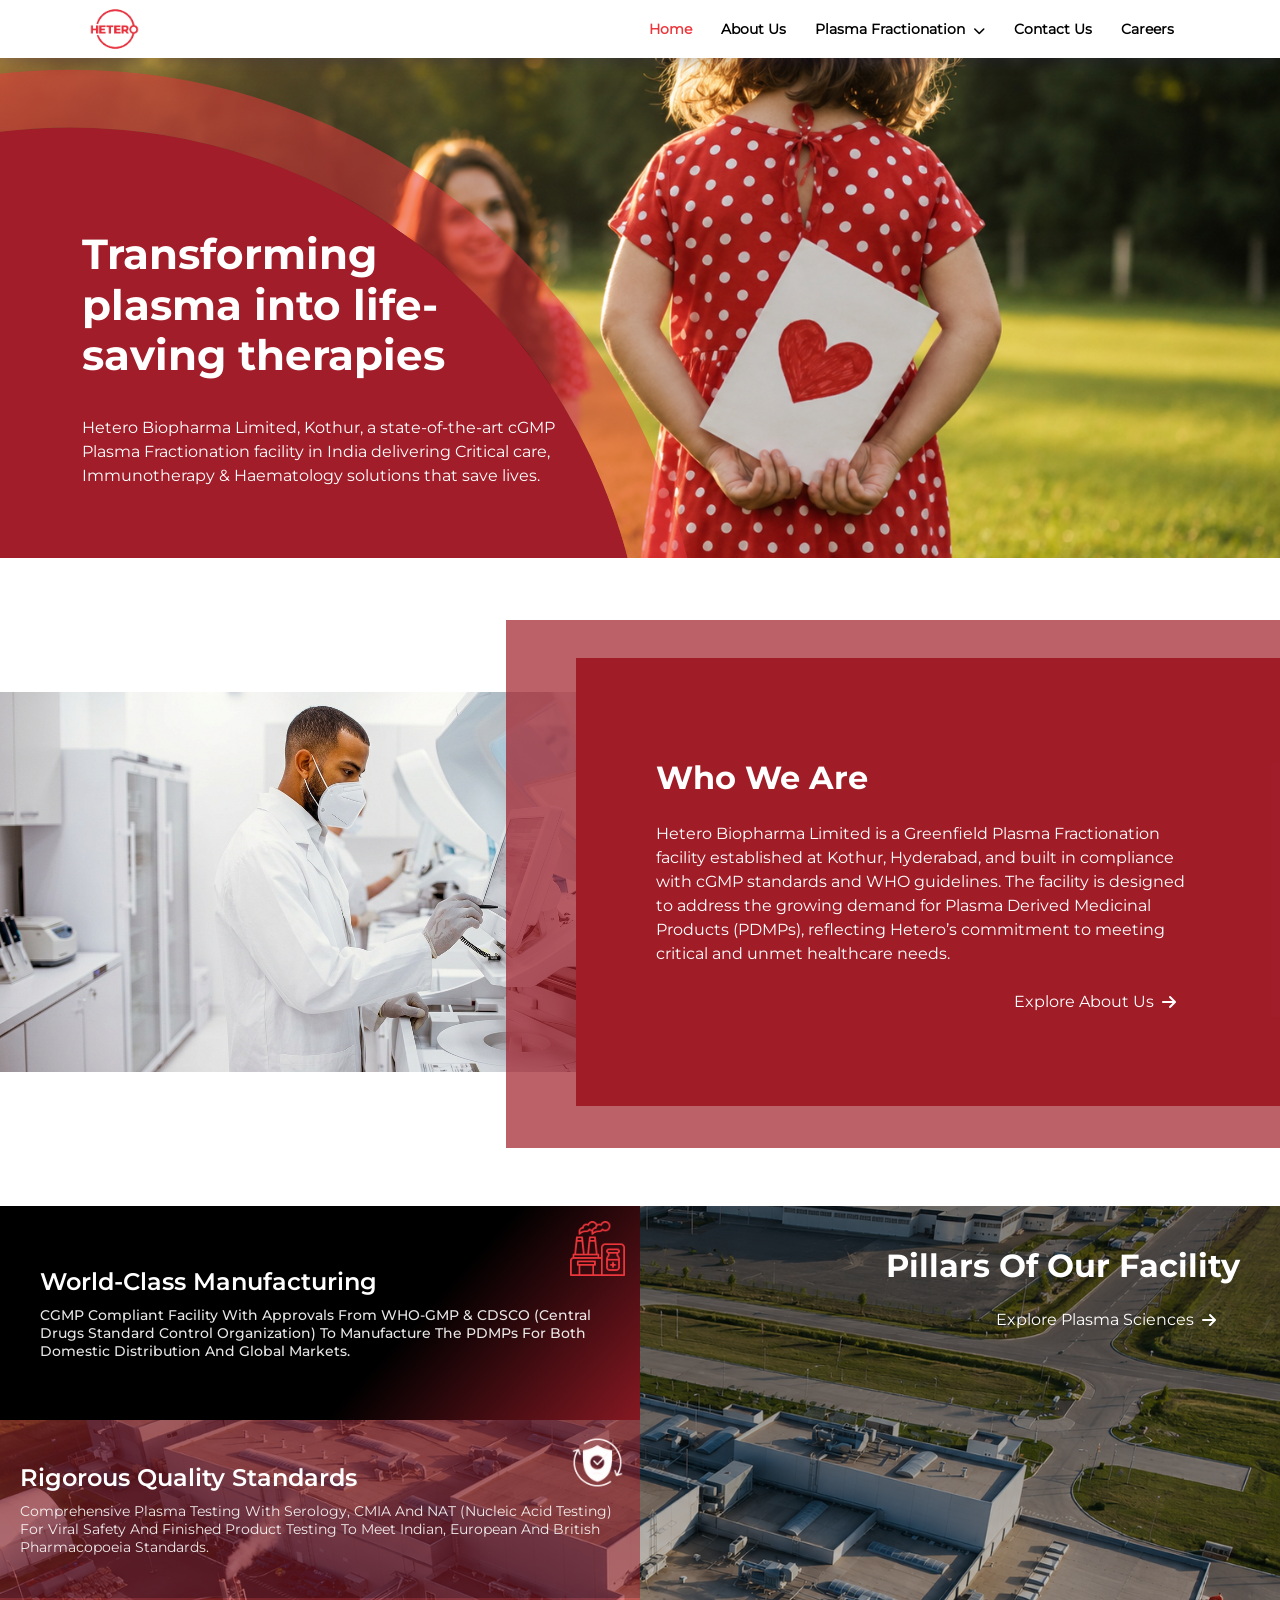
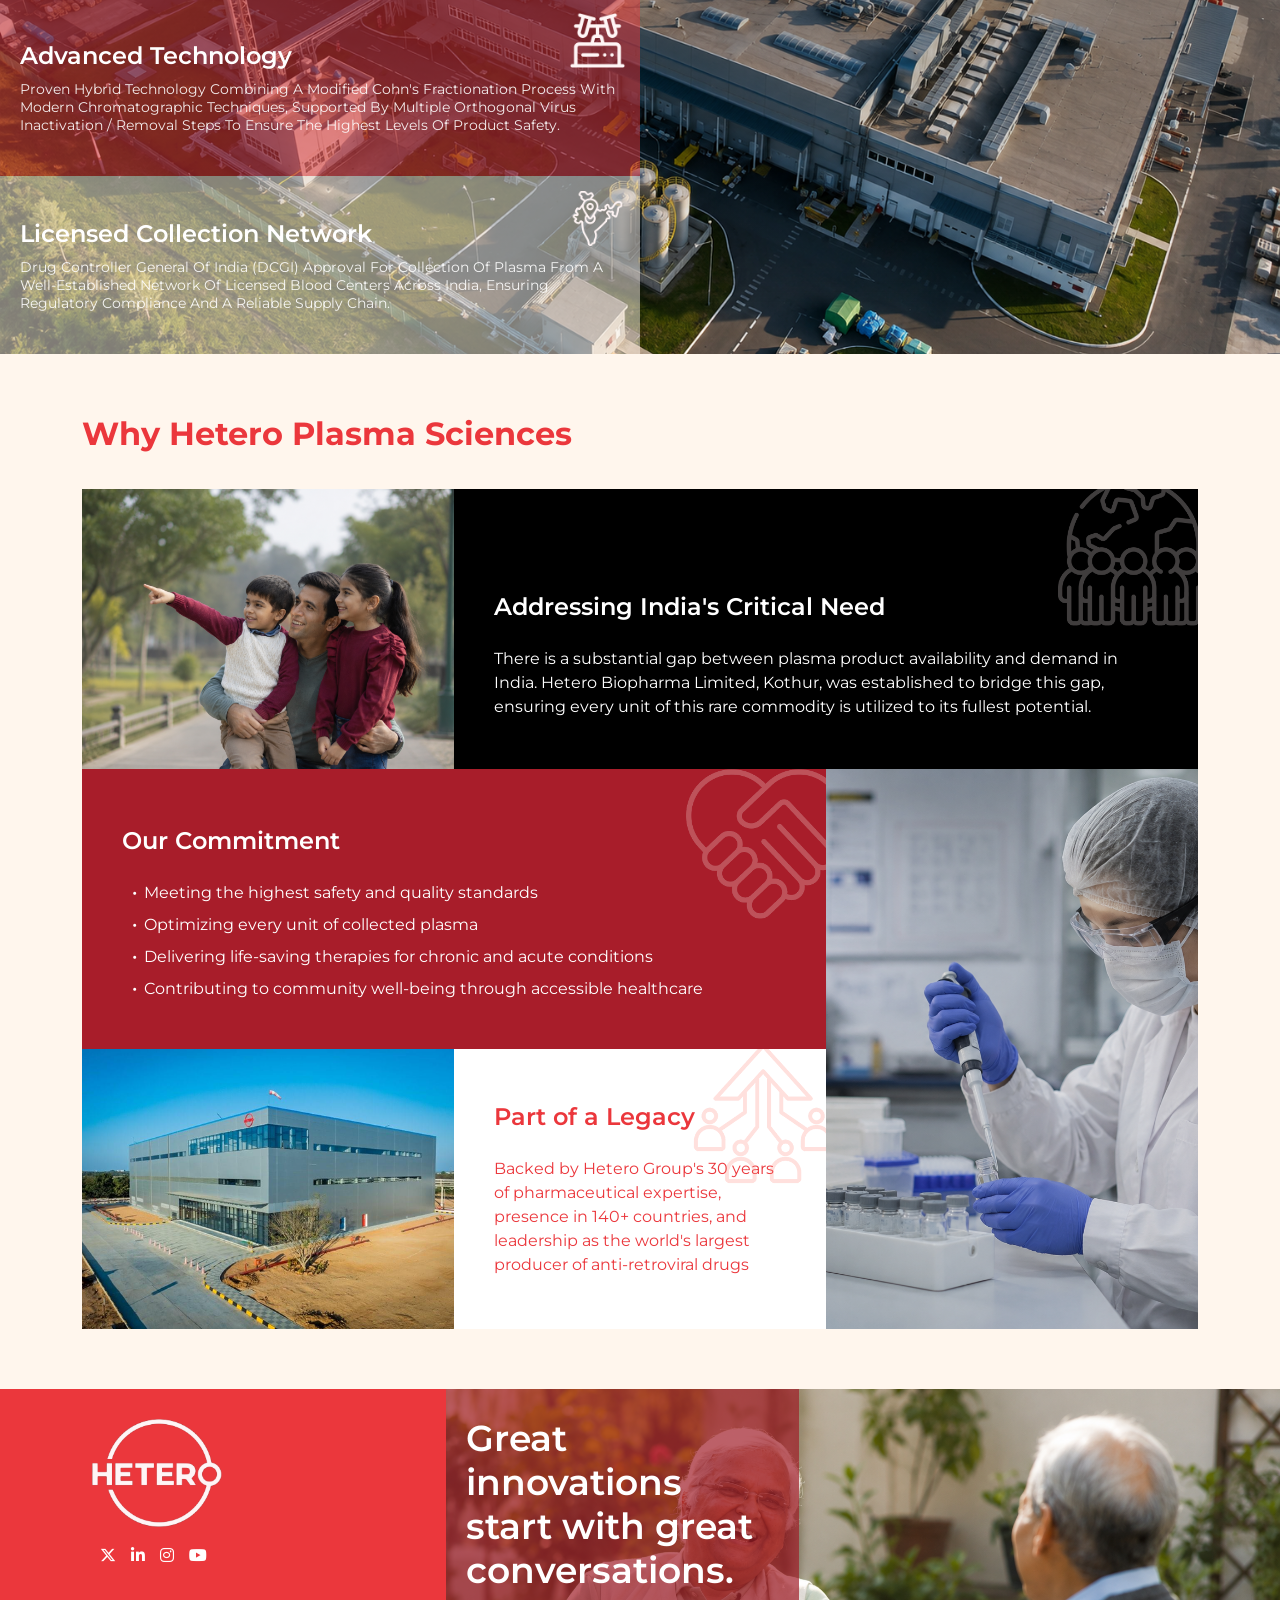
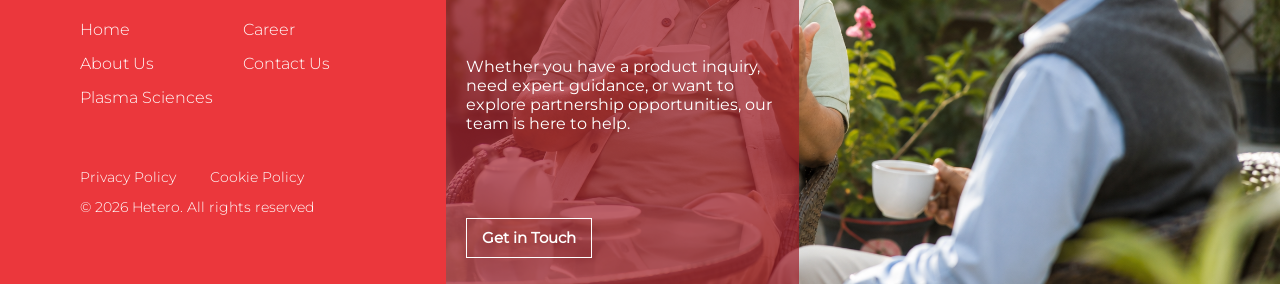
==== commit 3d2872df: "changed the images in the website" ====
--- a/index.html
+++ b/index.html
@@ -116,7 +116,7 @@
 
         <!-- Banner -->
 
-        <div class="banner" style="background-image: url(images/innerbanner/banner-home.jpg);">
+        <div class="banner" style="background-image: url(images/innerbanner/banner-home.png);">
             <!-- Large Curved Circle Overlay (Left) -->
             <div class="circle-overlay-large">
                 <img src="images/bannerbg.svg" alt="">
@@ -387,7 +387,7 @@
 
                     <div class="right-col order-lg-2 order-1">
                         <div class="footer-img">
-                            <img src="images/footer-img.jpg" alt="">
+                            <img src="images/footer-img.png" alt="">
                         </div>
 
                         <!-- CENTER : CTA -->
--- a/css/styles.css
+++ b/css/styles.css
@@ -627,20 +627,20 @@
 }
 
 .bg-manufacturing {
-    background-image: url('../images/pillar-facility-3.jpg');
+    background-image: url('../images/pillar-facility-3.png');
 }
 
 .bg-quality {
-    background-image: url('../images/pillar-facility-2.jpg');
+    background-image: url('../images/pillar-facility-2.png');
 }
 
 .bg-technology {
-    background-image: url('../images/pillar-facility-1.jpg');
+    background-image: url('../images/pillar-facility-1.png');
     background-position: center;
 }
 
 .bg-network {
-    background-image: url('../images/pillar-facility-4.jpg');
+    background-image: url('../images/pillar-facility-4.png');
 }
 
 /* Overlay Content */
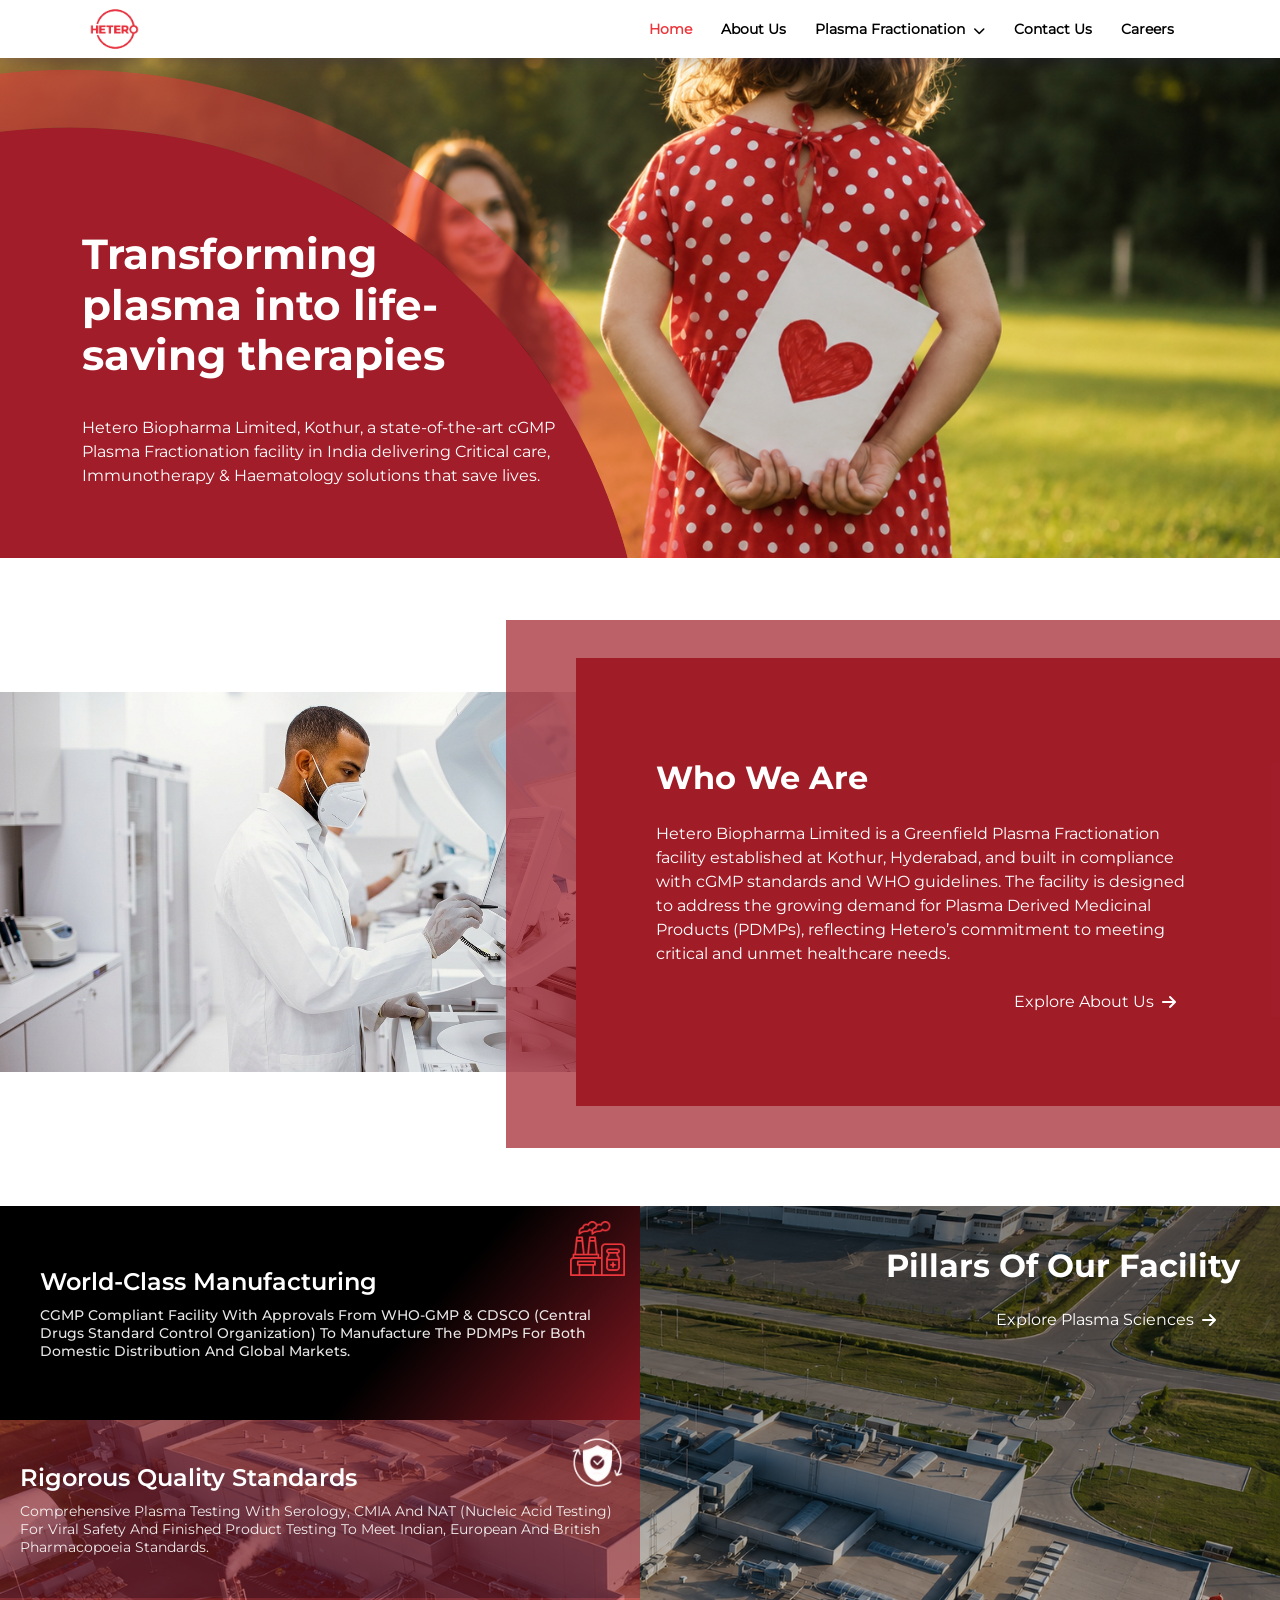
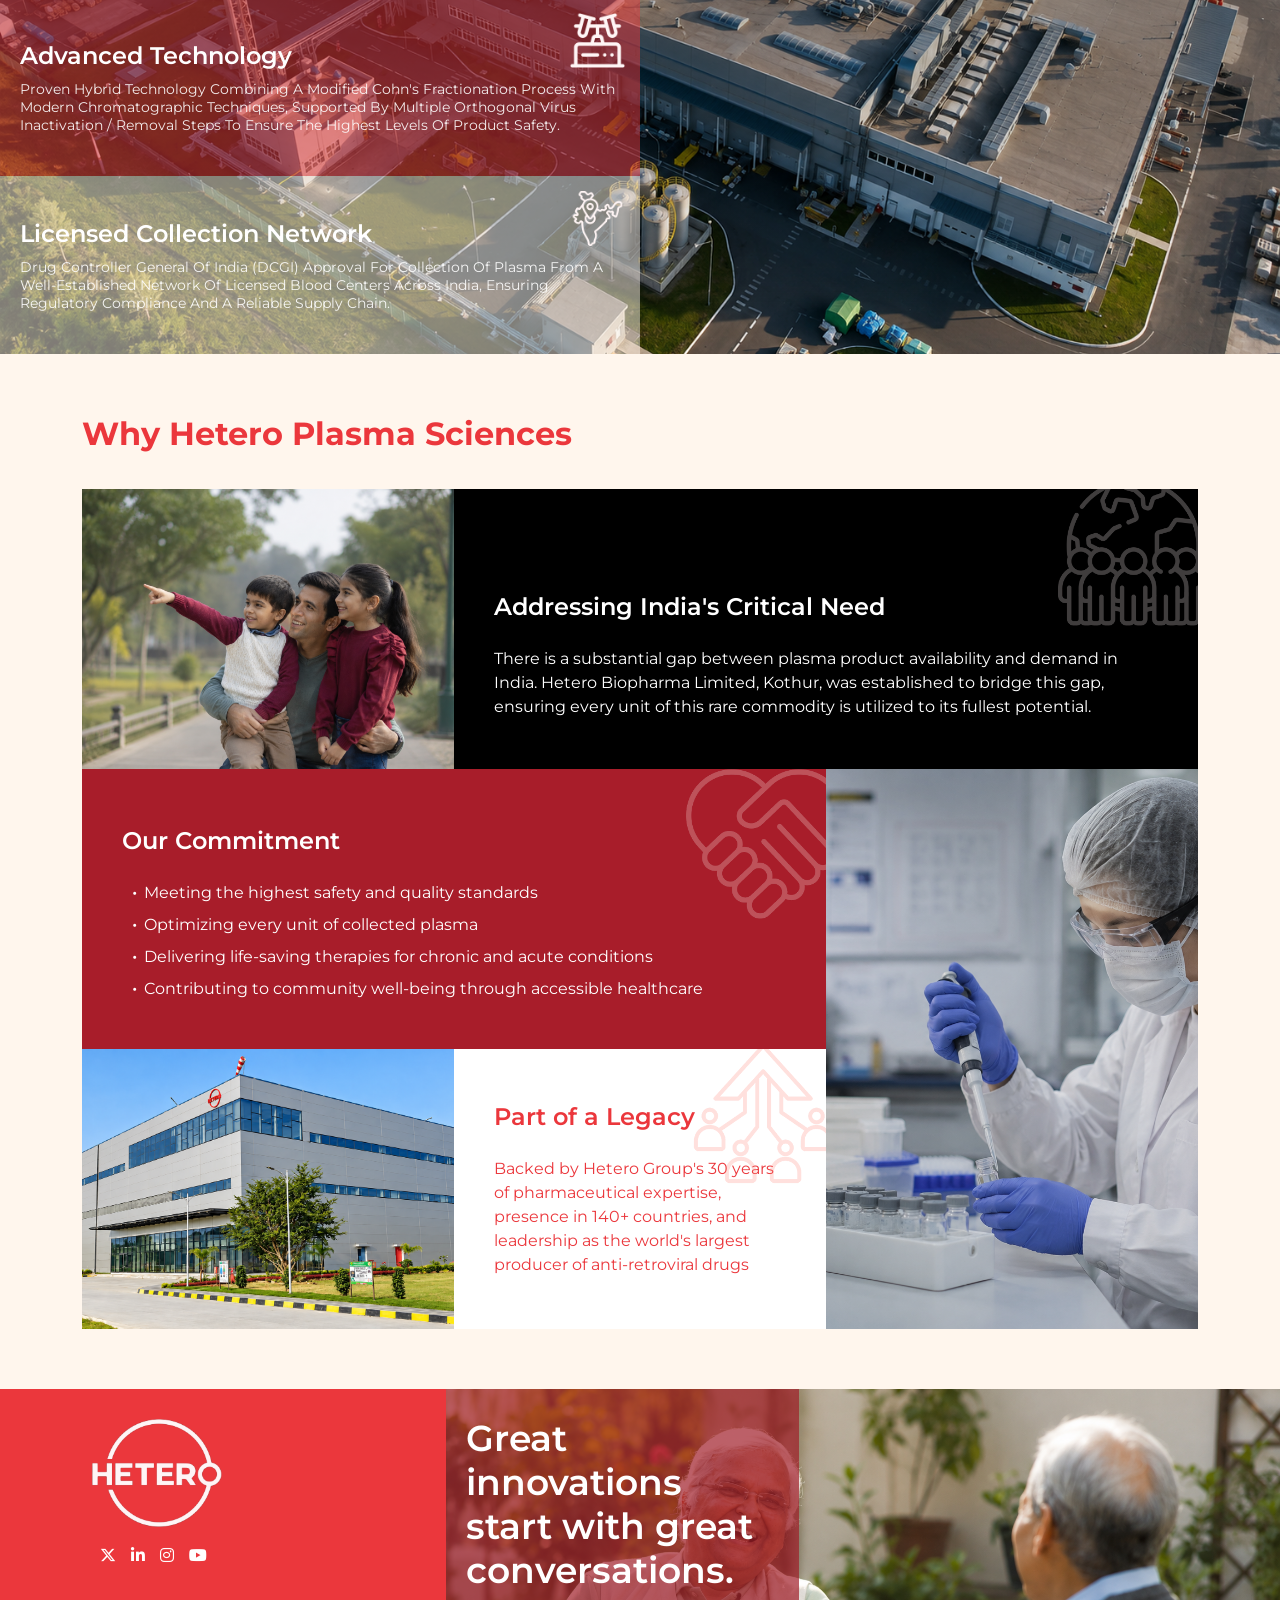
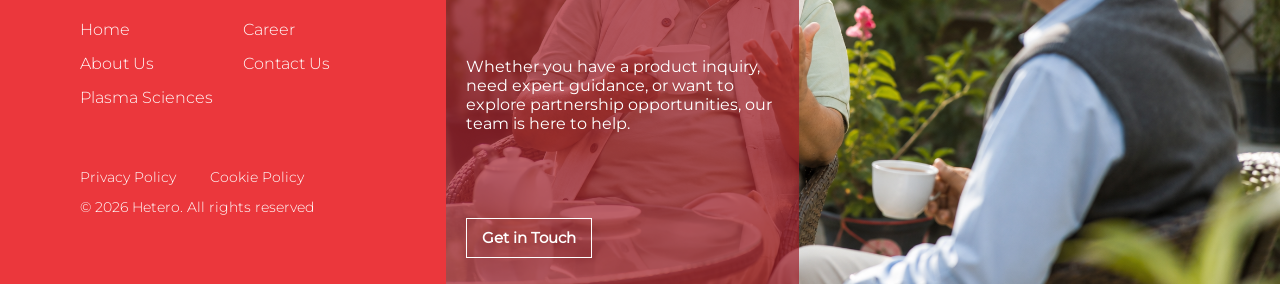
==== commit 878cd6be: "Update plant facility images in about and home pages" ====
--- a/index.html
+++ b/index.html
@@ -315,7 +315,7 @@
                         <div class="row g-0">
                             <div class="col-lg-6 col-md-12">
                                 <div class="plasma-image-light1">
-                                    <img src="images/legacy.png" alt="">
+                                    <img src="images/Plantjp1.png" alt="">
                                 </div>
                             </div>
 
